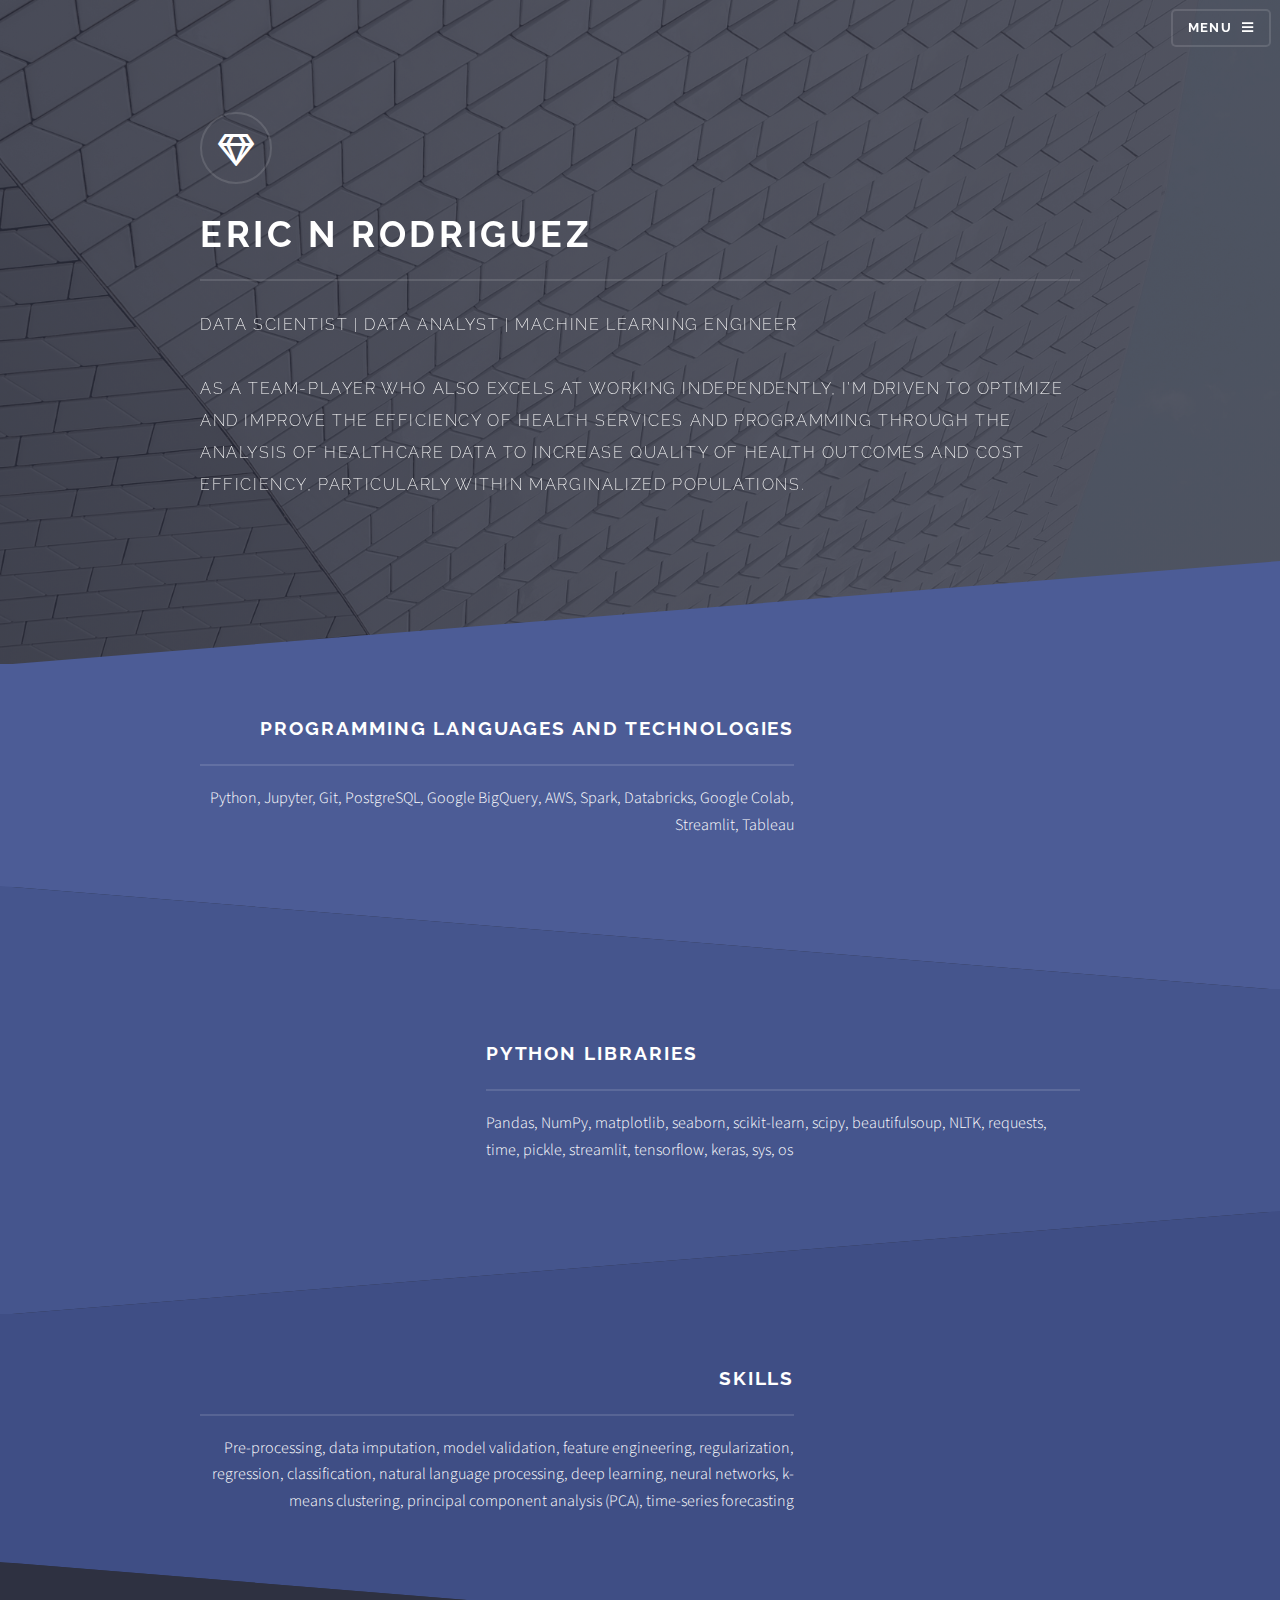
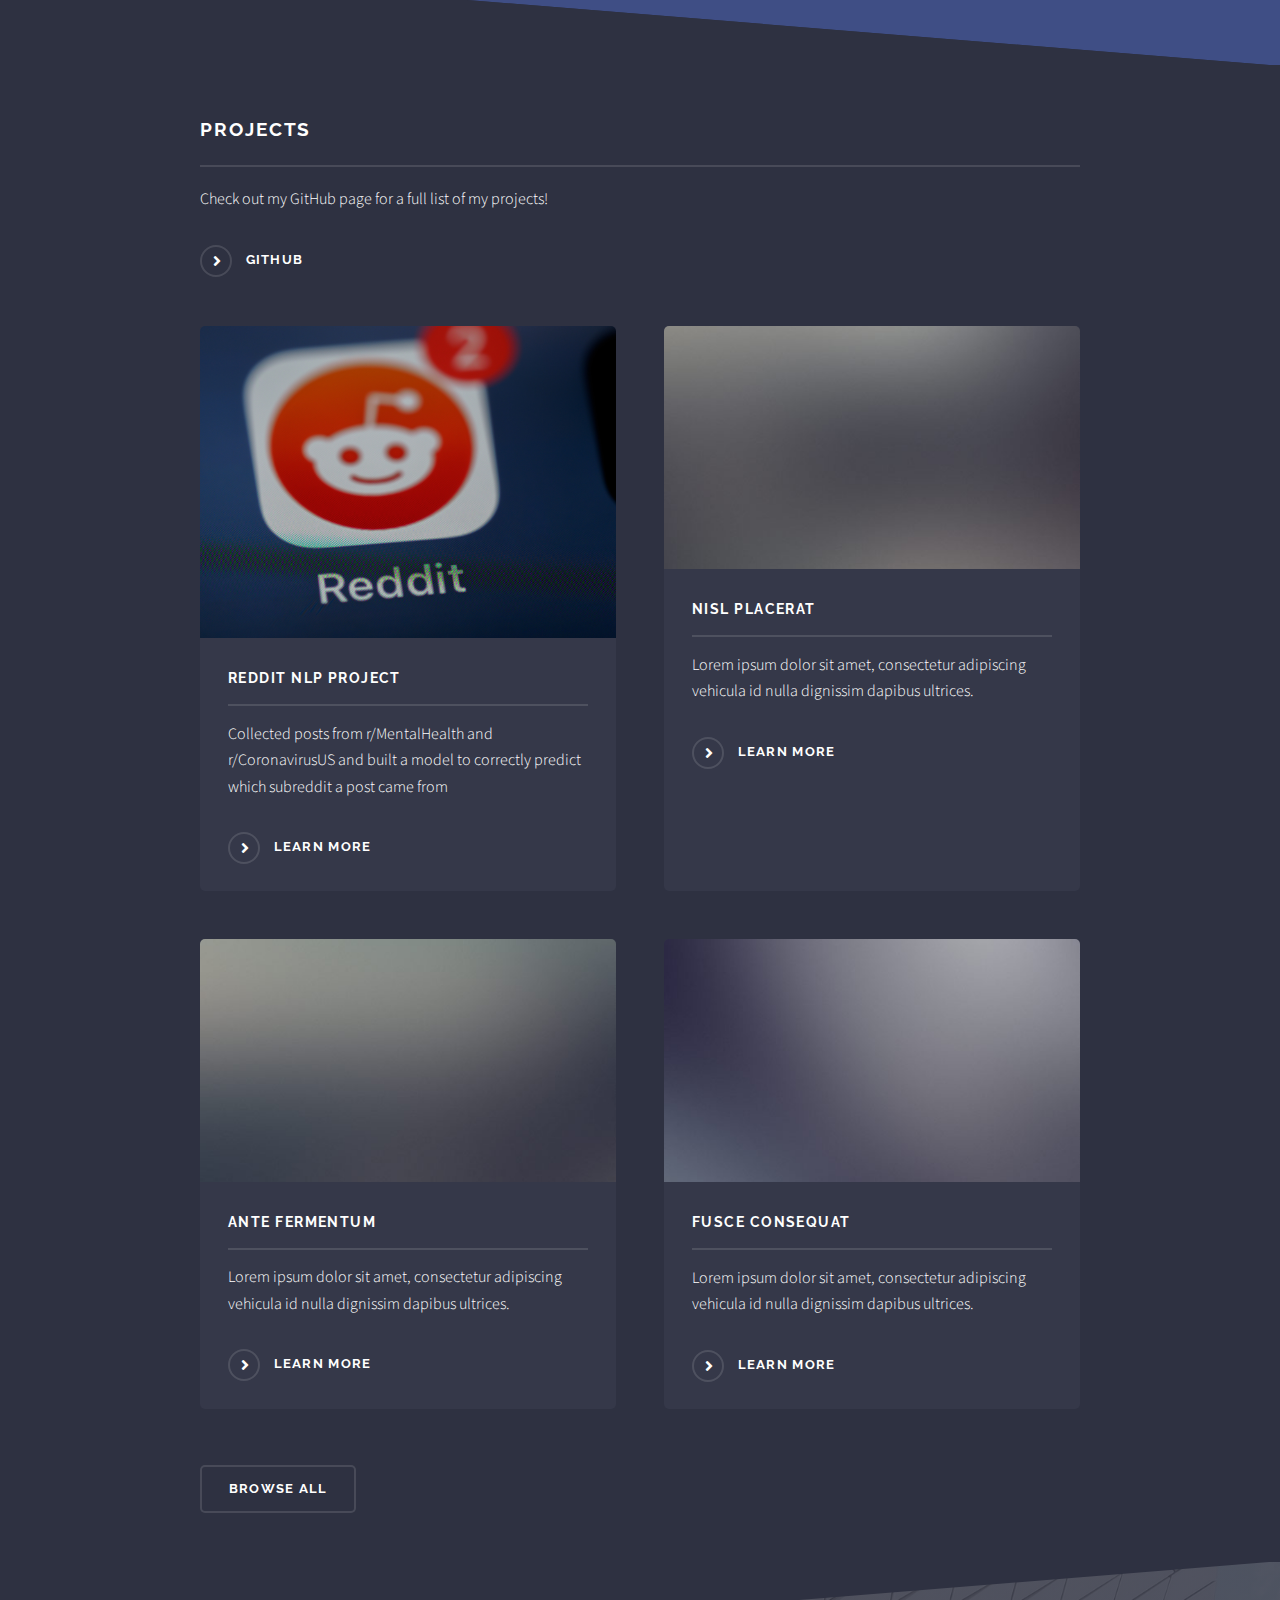
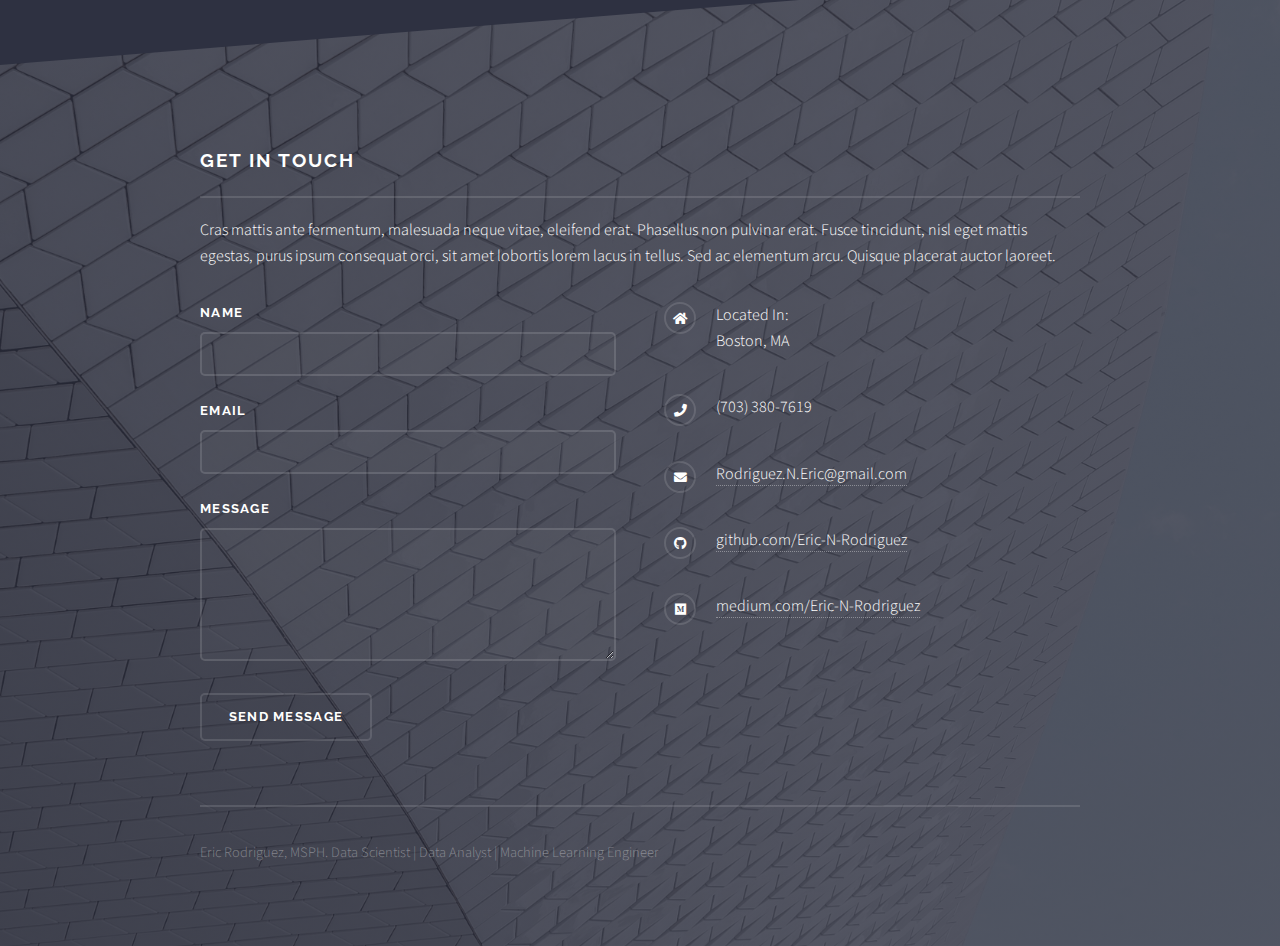
==== index.html @ 496f1d32 "Add files via upload" ====
<!DOCTYPE HTML>
<!--
	Solid State by Pixelarity
	pixelarity.com | hello@pixelarity.com
	License: pixelarity.com/license
-->
<html>
	<head>
		<title>Eric N Rodriguez, Data Scientist</title>
		<meta charset="utf-8" />
		<meta name="viewport" content="width=device-width, initial-scale=1, user-scalable=no" />
		<link rel="stylesheet" href="assets/css/main.css" />
		<noscript><link rel="stylesheet" href="assets/css/noscript.css" /></noscript>
	</head>
	<body class="is-preload">

		<!-- Page Wrapper -->
			<div id="page-wrapper">

				<!-- Header -->
					<header id="header" class="alt">
						<h1><a href="index.html">Eric N Rodriguez, MSPH</a></h1>
						<nav>
							<a href="#menu">Menu</a>
						</nav>
					</header>

				<!-- Menu -->
					<nav id="menu">
						<div class="inner">
							<h2>Menu</h2>
							<ul class="links">
								<li><a href="index.html">Home</a></li>
								<li><a href="generic.html">About Me</a></li>
								<li><a href="elements.html">Resume</a></li>
							</ul>
							<a href="#" class="close">Close</a>
						</div>
					</nav>

				<!-- Banner -->
					<section id="banner">
						<div class="inner">
							<div class="logo"><span class="icon fa-gem"></span></div>
							<h2>Eric N Rodriguez</h2>
							<p>Data Scientist | Data Analyst | Machine Learning Engineer</p>
							<p>As a team-player who also excels at working independently, I’m driven to optimize and improve the efficiency of health services and programming through the analysis of healthcare data to increase quality of health outcomes and cost efficiency, particularly within marginalized populations.</p>
						</div>
					</section>

				<!-- Wrapper -->
					<section id="wrapper">

						<!-- One -->
							<section id="one" class="wrapper spotlight style1">
								<div class="inner">
									<a href="#" class="image"><img src="images/languages.jpg" alt="" /></a>
									<div class="content">
										<h2 class="major">Programming Languages and Technologies</h2>
										<p>Python, Jupyter, Git, PostgreSQL, Google BigQuery, AWS, Spark, Databricks, Google Colab, Streamlit, Tableau</p>
									</div>
								</div>
							</section>

						<!-- Two -->
							<section id="two" class="wrapper alt spotlight style2">
								<div class="inner">
									<a href="#" class="image"><img src="images/Libraries.jpg" alt="" /></a>
									<div class="content">
										<h2 class="major">Python Libraries</h2>
										<p>Pandas, NumPy, matplotlib, seaborn, scikit-learn, scipy, beautifulsoup, NLTK, requests, time, pickle, streamlit, tensorflow, keras, sys, os</p>
									</div>
								</div>
							</section>

						<!-- Three -->
							<section id="three" class="wrapper spotlight style3">
								<div class="inner">
									<a href="#" class="image"><img src="images/Skills.jpg" alt="" /></a>
									<div class="content">
										<h2 class="major">Skills</h2>
										<p>Pre-processing, data imputation, model validation, feature engineering, regularization, regression, classification, natural language processing, deep learning, neural networks, k-means clustering, principal component analysis (PCA), time-series forecasting</p>
									</div>
								</div>
							</section>

						<!-- Four -->
							<section id="four" class="wrapper alt style1">
								<div class="inner">
									<h2 class="major">Projects</h2>
									<p>Check out my GitHub page for a full list of my projects!</p>
									<a href="#" class="special">GitHub</a>
									<section class="features">
										<article>
											<a href="#" class="image"><img src="images/reddit.jpg" alt="" /></a>
											<h3 class="major">Reddit NLP Project</h3>
											<p>Collected posts from r/MentalHealth and r/CoronavirusUS and built a model to correctly predict which subreddit a post came from</p>
											<a href="#" class="special">Learn more</a>
										</article>
										<article>
											<a href="#" class="image"><img src="images/pic05.jpg" alt="" /></a>
											<h3 class="major">Nisl placerat</h3>
											<p>Lorem ipsum dolor sit amet, consectetur adipiscing vehicula id nulla dignissim dapibus ultrices.</p>
											<a href="#" class="special">Learn more</a>
										</article>
										<article>
											<a href="#" class="image"><img src="images/pic06.jpg" alt="" /></a>
											<h3 class="major">Ante fermentum</h3>
											<p>Lorem ipsum dolor sit amet, consectetur adipiscing vehicula id nulla dignissim dapibus ultrices.</p>
											<a href="#" class="special">Learn more</a>
										</article>
										<article>
											<a href="#" class="image"><img src="images/pic07.jpg" alt="" /></a>
											<h3 class="major">Fusce consequat</h3>
											<p>Lorem ipsum dolor sit amet, consectetur adipiscing vehicula id nulla dignissim dapibus ultrices.</p>
											<a href="#" class="special">Learn more</a>
										</article>
									</section>
									<ul class="actions">
										<li><a href="#" class="button">Browse All</a></li>
									</ul>
								</div>
							</section>

					</section>

				<!-- Footer -->
					<section id="footer">
						<div class="inner">
							<h2 class="major">Get in touch</h2>
							<p>Cras mattis ante fermentum, malesuada neque vitae, eleifend erat. Phasellus non pulvinar erat. Fusce tincidunt, nisl eget mattis egestas, purus ipsum consequat orci, sit amet lobortis lorem lacus in tellus. Sed ac elementum arcu. Quisque placerat auctor laoreet.</p>
							<form method="post" action="#">
								<div class="fields">
									<div class="field">
										<label for="name">Name</label>
										<input type="text" name="name" id="name" />
									</div>
									<div class="field">
										<label for="email">Email</label>
										<input type="email" name="email" id="email" />
									</div>
									<div class="field">
										<label for="message">Message</label>
										<textarea name="message" id="message" rows="4"></textarea>
									</div>
								</div>
								<ul class="actions">
									<li><input type="submit" value="Send Message" /></li>
								</ul>
							</form>
							<ul class="contact">
								<li class="icon solid fa-home">
									Located In:<br />
									Boston, MA<br />
								</li>
								<li class="icon solid fa-phone">(703) 380-7619</li>
								<li class="icon solid fa-envelope"><a href="#">Rodriguez.N.Eric@gmail.com</a></li>
								<li class="icon brands fa-github"><a href="#">github.com/Eric-N-Rodriguez</a></li>
								<li class="icon brands fa-medium"><a href="#">medium.com/Eric-N-Rodriguez</a></li>
							</ul>
							<ul class="copyright">
								<li>Eric Rodriguez, MSPH. Data Scientist | Data Analyst | Machine Learning Engineer</li>
							</ul>
						</div>
					</section>

			</div>

		<!-- Scripts -->
			<script src="assets/js/jquery.min.js"></script>
			<script src="assets/js/jquery.scrollex.min.js"></script>
			<script src="assets/js/browser.min.js"></script>
			<script src="assets/js/breakpoints.min.js"></script>
			<script src="assets/js/util.js"></script>
			<script src="assets/js/main.js"></script>

	</body>
</html>
---- assets/css/main.css ----
@import url(fontawesome-all.min.css);
@import url("https://fonts.googleapis.com/css?family=Raleway:200,700|Source+Sans+Pro:300,600,300italic,600italic");

/*
	Solid State by Pixelarity
	pixelarity.com | hello@pixelarity.com
	License: pixelarity.com/license
*/

html, body, div, span, applet, object,
iframe, h1, h2, h3, h4, h5, h6, p, blockquote,
pre, a, abbr, acronym, address, big, cite,
code, del, dfn, em, img, ins, kbd, q, s, samp,
small, strike, strong, sub, sup, tt, var, b,
u, i, center, dl, dt, dd, ol, ul, li, fieldset,
form, label, legend, table, caption, tbody,
tfoot, thead, tr, th, td, article, aside,
canvas, details, embed, figure, figcaption,
footer, header, hgroup, menu, nav, output, ruby,
section, summary, time, mark, audio, video {
	margin: 0;
	padding: 0;
	border: 0;
	font-size: 100%;
	font: inherit;
	vertical-align: baseline;}

article, aside, details, figcaption, figure,
footer, header, hgroup, menu, nav, section {
	display: block;}

body {
	line-height: 1;
}

ol, ul {
	list-style: none;
}

blockquote, q {
	quotes: none;
}

	blockquote:before, blockquote:after, q:before, q:after {
		content: '';
		content: none;
	}

table {
	border-collapse: collapse;
	border-spacing: 0;
}

body {
	-webkit-text-size-adjust: none;
}

mark {
	background-color: transparent;
	color: inherit;
}

input::-moz-focus-inner {
	border: 0;
	padding: 0;
}

input, select, textarea {
	-moz-appearance: none;
	-webkit-appearance: none;
	-ms-appearance: none;
	appearance: none;
}

/* Basic */

	@-ms-viewport {
		width: device-width;
	}

	body {
		-ms-overflow-style: scrollbar;
	}

	@media screen and (max-width: 480px) {

		html, body {
			min-width: 320px;
		}

	}

	html {
		box-sizing: border-box;
	}

	*, *:before, *:after {
		box-sizing: inherit;
	}

	body {
		background-color: #2e3141;
		background-image: linear-gradient(to top, rgba(46, 49, 65, 0.8), rgba(46, 49, 65, 0.8)), url("../../images/bg.jpg");
		background-size: auto, cover;
		background-attachment: fixed, fixed;
		background-position: center, center;
	}

		body.is-preload *, body.is-preload *:before, body.is-preload *:after {
			-moz-animation: none !important;
			-webkit-animation: none !important;
			-ms-animation: none !important;
			animation: none !important;
			-moz-transition: none !important;
			-webkit-transition: none !important;
			-ms-transition: none !important;
			transition: none !important;
		}

/* Type */

	body, input, select, textarea {
		color: #ffffff;
		font-family: "Source Sans Pro", Helvetica, sans-serif;
		font-size: 16.5pt;
		font-weight: 300;
		line-height: 1.65;
	}

		@media screen and (max-width: 1680px) {

			body, input, select, textarea {
				font-size: 13pt;
			}

		}

		@media screen and (max-width: 1280px) {

			body, input, select, textarea {
				font-size: 12pt;
			}

		}

		@media screen and (max-width: 980px) {

			body, input, select, textarea {
				font-size: 12pt;
			}

		}

		@media screen and (max-width: 736px) {

			body, input, select, textarea {
				font-size: 12pt;
			}

		}

		@media screen and (max-width: 480px) {

			body, input, select, textarea {
				font-size: 12pt;
			}

		}

	a {
		-moz-transition: color 0.2s ease-in-out, border-bottom-color 0.2s ease-in-out;
		-webkit-transition: color 0.2s ease-in-out, border-bottom-color 0.2s ease-in-out;
		-ms-transition: color 0.2s ease-in-out, border-bottom-color 0.2s ease-in-out;
		transition: color 0.2s ease-in-out, border-bottom-color 0.2s ease-in-out;
		border-bottom: dotted 1px rgba(255, 255, 255, 0.35);
		color: #ffffff;
		text-decoration: none;
	}

		a:hover {
			border-bottom-color: transparent;
			color: #ffffff !important;
		}

		a.special:not(.button) {
			text-decoration: none;
			border-bottom: 0;
			display: block;
			font-family: Raleway, Helvetica, sans-serif;
			font-size: 0.8em;
			font-weight: 700;
			letter-spacing: 0.1em;
			margin: 0 0 2em 0;
			text-transform: uppercase;
		}

			a.special:not(.button):before {
				-moz-osx-font-smoothing: grayscale;
				-webkit-font-smoothing: antialiased;
				display: inline-block;
				font-style: normal;
				font-variant: normal;
				text-rendering: auto;
				line-height: 1;
				text-transform: none !important;
				font-family: 'Font Awesome 5 Free';
				font-weight: 900;
			}

			a.special:not(.button):before {
				-moz-transition: background-color 0.2s ease-in-out;
				-webkit-transition: background-color 0.2s ease-in-out;
				-ms-transition: background-color 0.2s ease-in-out;
				transition: background-color 0.2s ease-in-out;
				border-radius: 100%;
				border: solid 2px rgba(255, 255, 255, 0.125);
				content: '\f105';
				display: inline-block;
				font-size: 1.25em;
				height: 2em;
				line-height: 1.75em;
				margin-right: 0.85em;
				text-align: center;
				text-indent: 0.15em;
				vertical-align: middle;
				width: 2em;
			}

			a.special:not(.button):hover:before {
				background-color: rgba(255, 255, 255, 0.025);
			}

			a.special:not(.button):active:before {
				background-color: rgba(255, 255, 255, 0.075);
			}

	strong, b {
		color: #ffffff;
		font-weight: 600;
	}

	em, i {
		font-style: italic;
	}

	p {
		margin: 0 0 2em 0;
	}

	h1, h2, h3, h4, h5, h6 {
		color: #ffffff;
		font-family: Raleway, Helvetica, sans-serif;
		font-weight: 700;
		letter-spacing: 0.1em;
		margin: 0 0 1em 0;
		text-transform: uppercase;
	}

		h1 a, h2 a, h3 a, h4 a, h5 a, h6 a {
			color: inherit;
			text-decoration: none;
			border-bottom: 0;
		}

		h1 span, h2 span, h3 span, h4 span, h5 span, h6 span {
			font-weight: 200;
		}

		h1.major, h2.major, h3.major, h4.major, h5.major, h6.major {
			padding-bottom: 1em;
			border-bottom: solid 2px rgba(255, 255, 255, 0.125);
		}

	h2 {
		font-size: 1.2em;
	}

	h3 {
		font-size: 0.9em;
	}

	h4 {
		font-size: 0.7em;
	}

	h5 {
		font-size: 0.7em;
	}

	h6 {
		font-size: 0.7em;
	}

	@media screen and (max-width: 736px) {

		h2 {
			font-size: 1em;
		}

		h3 {
			font-size: 0.8em;
		}

	}

	sub {
		font-size: 0.8em;
		position: relative;
		top: 0.5em;
	}

	sup {
		font-size: 0.8em;
		position: relative;
		top: -0.5em;
	}

	blockquote {
		border-left: solid 4px rgba(255, 255, 255, 0.125);
		font-style: italic;
		margin: 0 0 2em 0;
		padding: 0.5em 0 0.5em 2em;
	}

	code {
		background: rgba(255, 255, 255, 0.025);
		border-radius: 5px;
		border: solid 2px rgba(255, 255, 255, 0.125);
		font-family: "Courier New", monospace;
		font-size: 0.9em;
		margin: 0 0.25em;
		padding: 0.25em 0.65em;
	}

	pre {
		-webkit-overflow-scrolling: touch;
		font-family: "Courier New", monospace;
		font-size: 0.9em;
		margin: 0 0 2em 0;
	}

		pre code {
			display: block;
			line-height: 1.75em;
			padding: 1em 1.5em;
			overflow-x: auto;
		}

	hr {
		border: 0;
		border-bottom: solid 2px rgba(255, 255, 255, 0.125);
		margin: 2.5em 0;
	}

		hr.major {
			margin: 4em 0;
		}

	.align-left {
		text-align: left;
	}

	.align-center {
		text-align: center;
	}

	.align-right {
		text-align: right;
	}

/* Row */

	.row {
		display: flex;
		flex-wrap: wrap;
		box-sizing: border-box;
		align-items: stretch;
	}

		.row > * {
			box-sizing: border-box;
		}

		.row.gtr-uniform > * > :last-child {
			margin-bottom: 0;
		}

		.row.aln-left {
			justify-content: flex-start;
		}

		.row.aln-center {
			justify-content: center;
		}

		.row.aln-right {
			justify-content: flex-end;
		}

		.row.aln-top {
			align-items: flex-start;
		}

		.row.aln-middle {
			align-items: center;
		}

		.row.aln-bottom {
			align-items: flex-end;
		}

		.row > .imp {
			order: -1;
		}

		.row > .col-1 {
			width: 8.33333%;
		}

		.row > .off-1 {
			margin-left: 8.33333%;
		}

		.row > .col-2 {
			width: 16.66667%;
		}

		.row > .off-2 {
			margin-left: 16.66667%;
		}

		.row > .col-3 {
			width: 25%;
		}

		.row > .off-3 {
			margin-left: 25%;
		}

		.row > .col-4 {
			width: 33.33333%;
		}

		.row > .off-4 {
			margin-left: 33.33333%;
		}

		.row > .col-5 {
			width: 41.66667%;
		}

		.row > .off-5 {
			margin-left: 41.66667%;
		}

		.row > .col-6 {
			width: 50%;
		}

		.row > .off-6 {
			margin-left: 50%;
		}

		.row > .col-7 {
			width: 58.33333%;
		}

		.row > .off-7 {
			margin-left: 58.33333%;
		}

		.row > .col-8 {
			width: 66.66667%;
		}

		.row > .off-8 {
			margin-left: 66.66667%;
		}

		.row > .col-9 {
			width: 75%;
		}

		.row > .off-9 {
			margin-left: 75%;
		}

		.row > .col-10 {
			width: 83.33333%;
		}

		.row > .off-10 {
			margin-left: 83.33333%;
		}

		.row > .col-11 {
			width: 91.66667%;
		}

		.row > .off-11 {
			margin-left: 91.66667%;
		}

		.row > .col-12 {
			width: 100%;
		}

		.row > .off-12 {
			margin-left: 100%;
		}

		.row.gtr-0 {
			margin-top: 0;
			margin-left: 0em;
		}

			.row.gtr-0 > * {
				padding: 0 0 0 0em;
			}

			.row.gtr-0.gtr-uniform {
				margin-top: 0em;
			}

				.row.gtr-0.gtr-uniform > * {
					padding-top: 0em;
				}

		.row.gtr-25 {
			margin-top: 0;
			margin-left: -0.4375em;
		}

			.row.gtr-25 > * {
				padding: 0 0 0 0.4375em;
			}

			.row.gtr-25.gtr-uniform {
				margin-top: -0.4375em;
			}

				.row.gtr-25.gtr-uniform > * {
					padding-top: 0.4375em;
				}

		.row.gtr-50 {
			margin-top: 0;
			margin-left: -0.875em;
		}

			.row.gtr-50 > * {
				padding: 0 0 0 0.875em;
			}

			.row.gtr-50.gtr-uniform {
				margin-top: -0.875em;
			}

				.row.gtr-50.gtr-uniform > * {
					padding-top: 0.875em;
				}

		.row {
			margin-top: 0;
			margin-left: -1.75em;
		}

			.row > * {
				padding: 0 0 0 1.75em;
			}

			.row.gtr-uniform {
				margin-top: -1.75em;
			}

				.row.gtr-uniform > * {
					padding-top: 1.75em;
				}

		.row.gtr-150 {
			margin-top: 0;
			margin-left: -2.625em;
		}

			.row.gtr-150 > * {
				padding: 0 0 0 2.625em;
			}

			.row.gtr-150.gtr-uniform {
				margin-top: -2.625em;
			}

				.row.gtr-150.gtr-uniform > * {
					padding-top: 2.625em;
				}

		.row.gtr-200 {
			margin-top: 0;
			margin-left: -3.5em;
		}

			.row.gtr-200 > * {
				padding: 0 0 0 3.5em;
			}

			.row.gtr-200.gtr-uniform {
				margin-top: -3.5em;
			}

				.row.gtr-200.gtr-uniform > * {
					padding-top: 3.5em;
				}

		@media screen and (max-width: 1680px) {

			.row {
				display: flex;
				flex-wrap: wrap;
				box-sizing: border-box;
				align-items: stretch;
			}

				.row > * {
					box-sizing: border-box;
				}

				.row.gtr-uniform > * > :last-child {
					margin-bottom: 0;
				}

				.row.aln-left {
					justify-content: flex-start;
				}

				.row.aln-center {
					justify-content: center;
				}

				.row.aln-right {
					justify-content: flex-end;
				}

				.row.aln-top {
					align-items: flex-start;
				}

				.row.aln-middle {
					align-items: center;
				}

				.row.aln-bottom {
					align-items: flex-end;
				}

				.row > .imp-xlarge {
					order: -1;
				}

				.row > .col-1-xlarge {
					width: 8.33333%;
				}

				.row > .off-1-xlarge {
					margin-left: 8.33333%;
				}

				.row > .col-2-xlarge {
					width: 16.66667%;
				}

				.row > .off-2-xlarge {
					margin-left: 16.66667%;
				}

				.row > .col-3-xlarge {
					width: 25%;
				}

				.row > .off-3-xlarge {
					margin-left: 25%;
				}

				.row > .col-4-xlarge {
					width: 33.33333%;
				}

				.row > .off-4-xlarge {
					margin-left: 33.33333%;
				}

				.row > .col-5-xlarge {
					width: 41.66667%;
				}

				.row > .off-5-xlarge {
					margin-left: 41.66667%;
				}

				.row > .col-6-xlarge {
					width: 50%;
				}

				.row > .off-6-xlarge {
					margin-left: 50%;
				}

				.row > .col-7-xlarge {
					width: 58.33333%;
				}

				.row > .off-7-xlarge {
					margin-left: 58.33333%;
				}

				.row > .col-8-xlarge {
					width: 66.66667%;
				}

				.row > .off-8-xlarge {
					margin-left: 66.66667%;
				}

				.row > .col-9-xlarge {
					width: 75%;
				}

				.row > .off-9-xlarge {
					margin-left: 75%;
				}

				.row > .col-10-xlarge {
					width: 83.33333%;
				}

				.row > .off-10-xlarge {
					margin-left: 83.33333%;
				}

				.row > .col-11-xlarge {
					width: 91.66667%;
				}

				.row > .off-11-xlarge {
					margin-left: 91.66667%;
				}

				.row > .col-12-xlarge {
					width: 100%;
				}

				.row > .off-12-xlarge {
					margin-left: 100%;
				}

				.row.gtr-0 {
					margin-top: 0;
					margin-left: 0em;
				}

					.row.gtr-0 > * {
						padding: 0 0 0 0em;
					}

					.row.gtr-0.gtr-uniform {
						margin-top: 0em;
					}

						.row.gtr-0.gtr-uniform > * {
							padding-top: 0em;
						}

				.row.gtr-25 {
					margin-top: 0;
					margin-left: -0.4375em;
				}

					.row.gtr-25 > * {
						padding: 0 0 0 0.4375em;
					}

					.row.gtr-25.gtr-uniform {
						margin-top: -0.4375em;
					}

						.row.gtr-25.gtr-uniform > * {
							padding-top: 0.4375em;
						}

				.row.gtr-50 {
					margin-top: 0;
					margin-left: -0.875em;
				}

					.row.gtr-50 > * {
						padding: 0 0 0 0.875em;
					}

					.row.gtr-50.gtr-uniform {
						margin-top: -0.875em;
					}

						.row.gtr-50.gtr-uniform > * {
							padding-top: 0.875em;
						}

				.row {
					margin-top: 0;
					margin-left: -1.75em;
				}

					.row > * {
						padding: 0 0 0 1.75em;
					}

					.row.gtr-uniform {
						margin-top: -1.75em;
					}

						.row.gtr-uniform > * {
							padding-top: 1.75em;
						}

				.row.gtr-150 {
					margin-top: 0;
					margin-left: -2.625em;
				}

					.row.gtr-150 > * {
						padding: 0 0 0 2.625em;
					}

					.row.gtr-150.gtr-uniform {
						margin-top: -2.625em;
					}

						.row.gtr-150.gtr-uniform > * {
							padding-top: 2.625em;
						}

				.row.gtr-200 {
					margin-top: 0;
					margin-left: -3.5em;
				}

					.row.gtr-200 > * {
						padding: 0 0 0 3.5em;
					}

					.row.gtr-200.gtr-uniform {
						margin-top: -3.5em;
					}

						.row.gtr-200.gtr-uniform > * {
							padding-top: 3.5em;
						}

		}

		@media screen and (max-width: 1280px) {

			.row {
				display: flex;
				flex-wrap: wrap;
				box-sizing: border-box;
				align-items: stretch;
			}

				.row > * {
					box-sizing: border-box;
				}

				.row.gtr-uniform > * > :last-child {
					margin-bottom: 0;
				}

				.row.aln-left {
					justify-content: flex-start;
				}

				.row.aln-center {
					justify-content: center;
				}

				.row.aln-right {
					justify-content: flex-end;
				}

				.row.aln-top {
					align-items: flex-start;
				}

				.row.aln-middle {
					align-items: center;
				}

				.row.aln-bottom {
					align-items: flex-end;
				}

				.row > .imp-large {
					order: -1;
				}

				.row > .col-1-large {
					width: 8.33333%;
				}

				.row > .off-1-large {
					margin-left: 8.33333%;
				}

				.row > .col-2-large {
					width: 16.66667%;
				}

				.row > .off-2-large {
					margin-left: 16.66667%;
				}

				.row > .col-3-large {
					width: 25%;
				}

				.row > .off-3-large {
					margin-left: 25%;
				}

				.row > .col-4-large {
					width: 33.33333%;
				}

				.row > .off-4-large {
					margin-left: 33.33333%;
				}

				.row > .col-5-large {
					width: 41.66667%;
				}

				.row > .off-5-large {
					margin-left: 41.66667%;
				}

				.row > .col-6-large {
					width: 50%;
				}

				.row > .off-6-large {
					margin-left: 50%;
				}

				.row > .col-7-large {
					width: 58.33333%;
				}

				.row > .off-7-large {
					margin-left: 58.33333%;
				}

				.row > .col-8-large {
					width: 66.66667%;
				}

				.row > .off-8-large {
					margin-left: 66.66667%;
				}

				.row > .col-9-large {
					width: 75%;
				}

				.row > .off-9-large {
					margin-left: 75%;
				}

				.row > .col-10-large {
					width: 83.33333%;
				}

				.row > .off-10-large {
					margin-left: 83.33333%;
				}

				.row > .col-11-large {
					width: 91.66667%;
				}

				.row > .off-11-large {
					margin-left: 91.66667%;
				}

				.row > .col-12-large {
					width: 100%;
				}

				.row > .off-12-large {
					margin-left: 100%;
				}

				.row.gtr-0 {
					margin-top: 0;
					margin-left: 0em;
				}

					.row.gtr-0 > * {
						padding: 0 0 0 0em;
					}

					.row.gtr-0.gtr-uniform {
						margin-top: 0em;
					}

						.row.gtr-0.gtr-uniform > * {
							padding-top: 0em;
						}

				.row.gtr-25 {
					margin-top: 0;
					margin-left: -0.4375em;
				}

					.row.gtr-25 > * {
						padding: 0 0 0 0.4375em;
					}

					.row.gtr-25.gtr-uniform {
						margin-top: -0.4375em;
					}

						.row.gtr-25.gtr-uniform > * {
							padding-top: 0.4375em;
						}

				.row.gtr-50 {
					margin-top: 0;
					margin-left: -0.875em;
				}

					.row.gtr-50 > * {
						padding: 0 0 0 0.875em;
					}

					.row.gtr-50.gtr-uniform {
						margin-top: -0.875em;
					}

						.row.gtr-50.gtr-uniform > * {
							padding-top: 0.875em;
						}

				.row {
					margin-top: 0;
					margin-left: -1.75em;
				}

					.row > * {
						padding: 0 0 0 1.75em;
					}

					.row.gtr-uniform {
						margin-top: -1.75em;
					}

						.row.gtr-uniform > * {
							padding-top: 1.75em;
						}

				.row.gtr-150 {
					margin-top: 0;
					margin-left: -2.625em;
				}

					.row.gtr-150 > * {
						padding: 0 0 0 2.625em;
					}

					.row.gtr-150.gtr-uniform {
						margin-top: -2.625em;
					}

						.row.gtr-150.gtr-uniform > * {
							padding-top: 2.625em;
						}

				.row.gtr-200 {
					margin-top: 0;
					margin-left: -3.5em;
				}

					.row.gtr-200 > * {
						padding: 0 0 0 3.5em;
					}

					.row.gtr-200.gtr-uniform {
						margin-top: -3.5em;
					}

						.row.gtr-200.gtr-uniform > * {
							padding-top: 3.5em;
						}

		}

		@media screen and (max-width: 980px) {

			.row {
				display: flex;
				flex-wrap: wrap;
				box-sizing: border-box;
				align-items: stretch;
			}

				.row > * {
					box-sizing: border-box;
				}

				.row.gtr-uniform > * > :last-child {
					margin-bottom: 0;
				}

				.row.aln-left {
					justify-content: flex-start;
				}

				.row.aln-center {
					justify-content: center;
				}

				.row.aln-right {
					justify-content: flex-end;
				}

				.row.aln-top {
					align-items: flex-start;
				}

				.row.aln-middle {
					align-items: center;
				}

				.row.aln-bottom {
					align-items: flex-end;
				}

				.row > .imp-medium {
					order: -1;
				}

				.row > .col-1-medium {
					width: 8.33333%;
				}

				.row > .off-1-medium {
					margin-left: 8.33333%;
				}

				.row > .col-2-medium {
					width: 16.66667%;
				}

				.row > .off-2-medium {
					margin-left: 16.66667%;
				}

				.row > .col-3-medium {
					width: 25%;
				}

				.row > .off-3-medium {
					margin-left: 25%;
				}

				.row > .col-4-medium {
					width: 33.33333%;
				}

				.row > .off-4-medium {
					margin-left: 33.33333%;
				}

				.row > .col-5-medium {
					width: 41.66667%;
				}

				.row > .off-5-medium {
					margin-left: 41.66667%;
				}

				.row > .col-6-medium {
					width: 50%;
				}

				.row > .off-6-medium {
					margin-left: 50%;
				}

				.row > .col-7-medium {
					width: 58.33333%;
				}

				.row > .off-7-medium {
					margin-left: 58.33333%;
				}

				.row > .col-8-medium {
					width: 66.66667%;
				}

				.row > .off-8-medium {
					margin-left: 66.66667%;
				}

				.row > .col-9-medium {
					width: 75%;
				}

				.row > .off-9-medium {
					margin-left: 75%;
				}

				.row > .col-10-medium {
					width: 83.33333%;
				}

				.row > .off-10-medium {
					margin-left: 83.33333%;
				}

				.row > .col-11-medium {
					width: 91.66667%;
				}

				.row > .off-11-medium {
					margin-left: 91.66667%;
				}

				.row > .col-12-medium {
					width: 100%;
				}

				.row > .off-12-medium {
					margin-left: 100%;
				}

				.row.gtr-0 {
					margin-top: 0;
					margin-left: 0em;
				}

					.row.gtr-0 > * {
						padding: 0 0 0 0em;
					}

					.row.gtr-0.gtr-uniform {
						margin-top: 0em;
					}

						.row.gtr-0.gtr-uniform > * {
							padding-top: 0em;
						}

				.row.gtr-25 {
					margin-top: 0;
					margin-left: -0.4375em;
				}

					.row.gtr-25 > * {
						padding: 0 0 0 0.4375em;
					}

					.row.gtr-25.gtr-uniform {
						margin-top: -0.4375em;
					}

						.row.gtr-25.gtr-uniform > * {
							padding-top: 0.4375em;
						}

				.row.gtr-50 {
					margin-top: 0;
					margin-left: -0.875em;
				}

					.row.gtr-50 > * {
						padding: 0 0 0 0.875em;
					}

					.row.gtr-50.gtr-uniform {
						margin-top: -0.875em;
					}

						.row.gtr-50.gtr-uniform > * {
							padding-top: 0.875em;
						}

				.row {
					margin-top: 0;
					margin-left: -1.75em;
				}

					.row > * {
						padding: 0 0 0 1.75em;
					}

					.row.gtr-uniform {
						margin-top: -1.75em;
					}

						.row.gtr-uniform > * {
							padding-top: 1.75em;
						}

				.row.gtr-150 {
					margin-top: 0;
					margin-left: -2.625em;
				}

					.row.gtr-150 > * {
						padding: 0 0 0 2.625em;
					}

					.row.gtr-150.gtr-uniform {
						margin-top: -2.625em;
					}

						.row.gtr-150.gtr-uniform > * {
							padding-top: 2.625em;
						}

				.row.gtr-200 {
					margin-top: 0;
					margin-left: -3.5em;
				}

					.row.gtr-200 > * {
						padding: 0 0 0 3.5em;
					}

					.row.gtr-200.gtr-uniform {
						margin-top: -3.5em;
					}

						.row.gtr-200.gtr-uniform > * {
							padding-top: 3.5em;
						}

		}

		@media screen and (max-width: 736px) {

			.row {
				display: flex;
				flex-wrap: wrap;
				box-sizing: border-box;
				align-items: stretch;
			}

				.row > * {
					box-sizing: border-box;
				}

				.row.gtr-uniform > * > :last-child {
					margin-bottom: 0;
				}

				.row.aln-left {
					justify-content: flex-start;
				}

				.row.aln-center {
					justify-content: center;
				}

				.row.aln-right {
					justify-content: flex-end;
				}

				.row.aln-top {
					align-items: flex-start;
				}

				.row.aln-middle {
					align-items: center;
				}

				.row.aln-bottom {
					align-items: flex-end;
				}

				.row > .imp-small {
					order: -1;
				}

				.row > .col-1-small {
					width: 8.33333%;
				}

				.row > .off-1-small {
					margin-left: 8.33333%;
				}

				.row > .col-2-small {
					width: 16.66667%;
				}

				.row > .off-2-small {
					margin-left: 16.66667%;
				}

				.row > .col-3-small {
					width: 25%;
				}

				.row > .off-3-small {
					margin-left: 25%;
				}

				.row > .col-4-small {
					width: 33.33333%;
				}

				.row > .off-4-small {
					margin-left: 33.33333%;
				}

				.row > .col-5-small {
					width: 41.66667%;
				}

				.row > .off-5-small {
					margin-left: 41.66667%;
				}

				.row > .col-6-small {
					width: 50%;
				}

				.row > .off-6-small {
					margin-left: 50%;
				}

				.row > .col-7-small {
					width: 58.33333%;
				}

				.row > .off-7-small {
					margin-left: 58.33333%;
				}

				.row > .col-8-small {
					width: 66.66667%;
				}

				.row > .off-8-small {
					margin-left: 66.66667%;
				}

				.row > .col-9-small {
					width: 75%;
				}

				.row > .off-9-small {
					margin-left: 75%;
				}

				.row > .col-10-small {
					width: 83.33333%;
				}

				.row > .off-10-small {
					margin-left: 83.33333%;
				}

				.row > .col-11-small {
					width: 91.66667%;
				}

				.row > .off-11-small {
					margin-left: 91.66667%;
				}

				.row > .col-12-small {
					width: 100%;
				}

				.row > .off-12-small {
					margin-left: 100%;
				}

				.row.gtr-0 {
					margin-top: 0;
					margin-left: 0em;
				}

					.row.gtr-0 > * {
						padding: 0 0 0 0em;
					}

					.row.gtr-0.gtr-uniform {
						margin-top: 0em;
					}

						.row.gtr-0.gtr-uniform > * {
							padding-top: 0em;
						}

				.row.gtr-25 {
					margin-top: 0;
					margin-left: -0.3125em;
				}

					.row.gtr-25 > * {
						padding: 0 0 0 0.3125em;
					}

					.row.gtr-25.gtr-uniform {
						margin-top: -0.3125em;
					}

						.row.gtr-25.gtr-uniform > * {
							padding-top: 0.3125em;
						}

				.row.gtr-50 {
					margin-top: 0;
					margin-left: -0.625em;
				}

					.row.gtr-50 > * {
						padding: 0 0 0 0.625em;
					}

					.row.gtr-50.gtr-uniform {
						margin-top: -0.625em;
					}

						.row.gtr-50.gtr-uniform > * {
							padding-top: 0.625em;
						}

				.row {
					margin-top: 0;
					margin-left: -1.25em;
				}

					.row > * {
						padding: 0 0 0 1.25em;
					}

					.row.gtr-uniform {
						margin-top: -1.25em;
					}

						.row.gtr-uniform > * {
							padding-top: 1.25em;
						}

				.row.gtr-150 {
					margin-top: 0;
					margin-left: -1.875em;
				}

					.row.gtr-150 > * {
						padding: 0 0 0 1.875em;
					}

					.row.gtr-150.gtr-uniform {
						margin-top: -1.875em;
					}

						.row.gtr-150.gtr-uniform > * {
							padding-top: 1.875em;
						}

				.row.gtr-200 {
					margin-top: 0;
					margin-left: -2.5em;
				}

					.row.gtr-200 > * {
						padding: 0 0 0 2.5em;
					}

					.row.gtr-200.gtr-uniform {
						margin-top: -2.5em;
					}

						.row.gtr-200.gtr-uniform > * {
							padding-top: 2.5em;
						}

		}

		@media screen and (max-width: 480px) {

			.row {
				display: flex;
				flex-wrap: wrap;
				box-sizing: border-box;
				align-items: stretch;
			}

				.row > * {
					box-sizing: border-box;
				}

				.row.gtr-uniform > * > :last-child {
					margin-bottom: 0;
				}

				.row.aln-left {
					justify-content: flex-start;
				}

				.row.aln-center {
					justify-content: center;
				}

				.row.aln-right {
					justify-content: flex-end;
				}

				.row.aln-top {
					align-items: flex-start;
				}

				.row.aln-middle {
					align-items: center;
				}

				.row.aln-bottom {
					align-items: flex-end;
				}

				.row > .imp-xsmall {
					order: -1;
				}

				.row > .col-1-xsmall {
					width: 8.33333%;
				}

				.row > .off-1-xsmall {
					margin-left: 8.33333%;
				}

				.row > .col-2-xsmall {
					width: 16.66667%;
				}

				.row > .off-2-xsmall {
					margin-left: 16.66667%;
				}

				.row > .col-3-xsmall {
					width: 25%;
				}

				.row > .off-3-xsmall {
					margin-left: 25%;
				}

				.row > .col-4-xsmall {
					width: 33.33333%;
				}

				.row > .off-4-xsmall {
					margin-left: 33.33333%;
				}

				.row > .col-5-xsmall {
					width: 41.66667%;
				}

				.row > .off-5-xsmall {
					margin-left: 41.66667%;
				}

				.row > .col-6-xsmall {
					width: 50%;
				}

				.row > .off-6-xsmall {
					margin-left: 50%;
				}

				.row > .col-7-xsmall {
					width: 58.33333%;
				}

				.row > .off-7-xsmall {
					margin-left: 58.33333%;
				}

				.row > .col-8-xsmall {
					width: 66.66667%;
				}

				.row > .off-8-xsmall {
					margin-left: 66.66667%;
				}

				.row > .col-9-xsmall {
					width: 75%;
				}

				.row > .off-9-xsmall {
					margin-left: 75%;
				}

				.row > .col-10-xsmall {
					width: 83.33333%;
				}

				.row > .off-10-xsmall {
					margin-left: 83.33333%;
				}

				.row > .col-11-xsmall {
					width: 91.66667%;
				}

				.row > .off-11-xsmall {
					margin-left: 91.66667%;
				}

				.row > .col-12-xsmall {
					width: 100%;
				}

				.row > .off-12-xsmall {
					margin-left: 100%;
				}

				.row.gtr-0 {
					margin-top: 0;
					margin-left: 0em;
				}

					.row.gtr-0 > * {
						padding: 0 0 0 0em;
					}

					.row.gtr-0.gtr-uniform {
						margin-top: 0em;
					}

						.row.gtr-0.gtr-uniform > * {
							padding-top: 0em;
						}

				.row.gtr-25 {
					margin-top: 0;
					margin-left: -0.3125em;
				}

					.row.gtr-25 > * {
						padding: 0 0 0 0.3125em;
					}

					.row.gtr-25.gtr-uniform {
						margin-top: -0.3125em;
					}

						.row.gtr-25.gtr-uniform > * {
							padding-top: 0.3125em;
						}

				.row.gtr-50 {
					margin-top: 0;
					margin-left: -0.625em;
				}

					.row.gtr-50 > * {
						padding: 0 0 0 0.625em;
					}

					.row.gtr-50.gtr-uniform {
						margin-top: -0.625em;
					}

						.row.gtr-50.gtr-uniform > * {
							padding-top: 0.625em;
						}

				.row {
					margin-top: 0;
					margin-left: -1.25em;
				}

					.row > * {
						padding: 0 0 0 1.25em;
					}

					.row.gtr-uniform {
						margin-top: -1.25em;
					}

						.row.gtr-uniform > * {
							padding-top: 1.25em;
						}

				.row.gtr-150 {
					margin-top: 0;
					margin-left: -1.875em;
				}

					.row.gtr-150 > * {
						padding: 0 0 0 1.875em;
					}

					.row.gtr-150.gtr-uniform {
						margin-top: -1.875em;
					}

						.row.gtr-150.gtr-uniform > * {
							padding-top: 1.875em;
						}

				.row.gtr-200 {
					margin-top: 0;
					margin-left: -2.5em;
				}

					.row.gtr-200 > * {
						padding: 0 0 0 2.5em;
					}

					.row.gtr-200.gtr-uniform {
						margin-top: -2.5em;
					}

						.row.gtr-200.gtr-uniform > * {
							padding-top: 2.5em;
						}

		}

		@media screen and (max-width: 360px) {

			.row {
				display: flex;
				flex-wrap: wrap;
				box-sizing: border-box;
				align-items: stretch;
			}

				.row > * {
					box-sizing: border-box;
				}

				.row.gtr-uniform > * > :last-child {
					margin-bottom: 0;
				}

				.row.aln-left {
					justify-content: flex-start;
				}

				.row.aln-center {
					justify-content: center;
				}

				.row.aln-right {
					justify-content: flex-end;
				}

				.row.aln-top {
					align-items: flex-start;
				}

				.row.aln-middle {
					align-items: center;
				}

				.row.aln-bottom {
					align-items: flex-end;
				}

				.row > .imp-xxsmall {
					order: -1;
				}

				.row > .col-1-xxsmall {
					width: 8.33333%;
				}

				.row > .off-1-xxsmall {
					margin-left: 8.33333%;
				}

				.row > .col-2-xxsmall {
					width: 16.66667%;
				}

				.row > .off-2-xxsmall {
					margin-left: 16.66667%;
				}

				.row > .col-3-xxsmall {
					width: 25%;
				}

				.row > .off-3-xxsmall {
					margin-left: 25%;
				}

				.row > .col-4-xxsmall {
					width: 33.33333%;
				}

				.row > .off-4-xxsmall {
					margin-left: 33.33333%;
				}

				.row > .col-5-xxsmall {
					width: 41.66667%;
				}

				.row > .off-5-xxsmall {
					margin-left: 41.66667%;
				}

				.row > .col-6-xxsmall {
					width: 50%;
				}

				.row > .off-6-xxsmall {
					margin-left: 50%;
				}

				.row > .col-7-xxsmall {
					width: 58.33333%;
				}

				.row > .off-7-xxsmall {
					margin-left: 58.33333%;
				}

				.row > .col-8-xxsmall {
					width: 66.66667%;
				}

				.row > .off-8-xxsmall {
					margin-left: 66.66667%;
				}

				.row > .col-9-xxsmall {
					width: 75%;
				}

				.row > .off-9-xxsmall {
					margin-left: 75%;
				}

				.row > .col-10-xxsmall {
					width: 83.33333%;
				}

				.row > .off-10-xxsmall {
					margin-left: 83.33333%;
				}

				.row > .col-11-xxsmall {
					width: 91.66667%;
				}

				.row > .off-11-xxsmall {
					margin-left: 91.66667%;
				}

				.row > .col-12-xxsmall {
					width: 100%;
				}

				.row > .off-12-xxsmall {
					margin-left: 100%;
				}

				.row.gtr-0 {
					margin-top: 0;
					margin-left: 0em;
				}

					.row.gtr-0 > * {
						padding: 0 0 0 0em;
					}

					.row.gtr-0.gtr-uniform {
						margin-top: 0em;
					}

						.row.gtr-0.gtr-uniform > * {
							padding-top: 0em;
						}

				.row.gtr-25 {
					margin-top: 0;
					margin-left: -0.3125em;
				}

					.row.gtr-25 > * {
						padding: 0 0 0 0.3125em;
					}

					.row.gtr-25.gtr-uniform {
						margin-top: -0.3125em;
					}

						.row.gtr-25.gtr-uniform > * {
							padding-top: 0.3125em;
						}

				.row.gtr-50 {
					margin-top: 0;
					margin-left: -0.625em;
				}

					.row.gtr-50 > * {
						padding: 0 0 0 0.625em;
					}

					.row.gtr-50.gtr-uniform {
						margin-top: -0.625em;
					}

						.row.gtr-50.gtr-uniform > * {
							padding-top: 0.625em;
						}

				.row {
					margin-top: 0;
					margin-left: -1.25em;
				}

					.row > * {
						padding: 0 0 0 1.25em;
					}

					.row.gtr-uniform {
						margin-top: -1.25em;
					}

						.row.gtr-uniform > * {
							padding-top: 1.25em;
						}

				.row.gtr-150 {
					margin-top: 0;
					margin-left: -1.875em;
				}

					.row.gtr-150 > * {
						padding: 0 0 0 1.875em;
					}

					.row.gtr-150.gtr-uniform {
						margin-top: -1.875em;
					}

						.row.gtr-150.gtr-uniform > * {
							padding-top: 1.875em;
						}

				.row.gtr-200 {
					margin-top: 0;
					margin-left: -2.5em;
				}

					.row.gtr-200 > * {
						padding: 0 0 0 2.5em;
					}

					.row.gtr-200.gtr-uniform {
						margin-top: -2.5em;
					}

						.row.gtr-200.gtr-uniform > * {
							padding-top: 2.5em;
						}

		}

/* Section/Article */

	section.special, article.special {
		text-align: center;
	}

/* Form */

	form {
		margin: 0 0 2em 0;
	}

		form > :last-child {
			margin-bottom: 0;
		}

		form > .fields {
			display: -moz-flex;
			display: -webkit-flex;
			display: -ms-flex;
			display: flex;
			-moz-flex-wrap: wrap;
			-webkit-flex-wrap: wrap;
			-ms-flex-wrap: wrap;
			flex-wrap: wrap;
			width: calc(100% + 3em);
			margin: -1.5em 0 2em -1.5em;
		}

			form > .fields > .field {
				-moz-flex-grow: 0;
				-webkit-flex-grow: 0;
				-ms-flex-grow: 0;
				flex-grow: 0;
				-moz-flex-shrink: 0;
				-webkit-flex-shrink: 0;
				-ms-flex-shrink: 0;
				flex-shrink: 0;
				padding: 1.5em 0 0 1.5em;
				width: calc(100% - 1.5em);
			}

				form > .fields > .field.half {
					width: calc(50% - 0.75em);
				}

				form > .fields > .field.third {
					width: calc(100%/3 - 0.5em);
				}

				form > .fields > .field.quarter {
					width: calc(25% - 0.375em);
				}

		@media screen and (max-width: 480px) {

			form > .fields {
				width: calc(100% + 3em);
				margin: -1.5em 0 2em -1.5em;
			}

				form > .fields > .field {
					padding: 1.5em 0 0 1.5em;
					width: calc(100% - 1.5em);
				}

					form > .fields > .field.half {
						width: calc(100% - 1.5em);
					}

					form > .fields > .field.third {
						width: calc(100% - 1.5em);
					}

					form > .fields > .field.quarter {
						width: calc(100% - 1.5em);
					}

		}

	label {
		color: #ffffff;
		display: block;
		font-family: Raleway, Helvetica, sans-serif;
		font-size: 0.8em;
		font-weight: 700;
		letter-spacing: 0.1em;
		margin: 0 0 0.7em 0;
		text-transform: uppercase;
	}

	input[type="text"],
	input[type="password"],
	input[type="email"],
	input[type="tel"],
	select,
	textarea {
		-moz-appearance: none;
		-webkit-appearance: none;
		-ms-appearance: none;
		appearance: none;
		background: rgba(255, 255, 255, 0.025);
		border-radius: 5px;
		border: none;
		border: solid 2px rgba(255, 255, 255, 0.125);
		color: inherit;
		display: block;
		outline: 0;
		padding: 0 1em;
		text-decoration: none;
		width: 100%;
	}

		input[type="text"]:invalid,
		input[type="password"]:invalid,
		input[type="email"]:invalid,
		input[type="tel"]:invalid,
		select:invalid,
		textarea:invalid {
			box-shadow: none;
		}

		input[type="text"]:focus,
		input[type="password"]:focus,
		input[type="email"]:focus,
		input[type="tel"]:focus,
		select:focus,
		textarea:focus {
			border-color: #5b6ba6;
		}

	select {
		background-image: url("data:image/svg+xml;charset=utf8,%3Csvg xmlns='http://www.w3.org/2000/svg' width='40' height='40' preserveAspectRatio='none' viewBox='0 0 40 40'%3E%3Cpath d='M9.4,12.3l10.4,10.4l10.4-10.4c0.2-0.2,0.5-0.4,0.9-0.4c0.3,0,0.6,0.1,0.9,0.4l3.3,3.3c0.2,0.2,0.4,0.5,0.4,0.9 c0,0.4-0.1,0.6-0.4,0.9L20.7,31.9c-0.2,0.2-0.5,0.4-0.9,0.4c-0.3,0-0.6-0.1-0.9-0.4L4.3,17.3c-0.2-0.2-0.4-0.5-0.4-0.9 c0-0.4,0.1-0.6,0.4-0.9l3.3-3.3c0.2-0.2,0.5-0.4,0.9-0.4S9.1,12.1,9.4,12.3z' fill='rgba(255, 255, 255, 0.125)' /%3E%3C/svg%3E");
		background-size: 1.25rem;
		background-repeat: no-repeat;
		background-position: calc(100% - 1rem) center;
		height: 2.75em;
		padding-right: 2.75em;
		text-overflow: ellipsis;
	}

		select option {
			color: #ffffff;
			background: #2e3141;
		}

		select:focus::-ms-value {
			background-color: transparent;
		}

		select::-ms-expand {
			display: none;
		}

	input[type="text"],
	input[type="password"],
	input[type="email"],
	select {
		height: 2.75em;
	}

	textarea {
		padding: 0.75em 1em;
	}

	input[type="checkbox"],
	input[type="radio"] {
		-moz-appearance: none;
		-webkit-appearance: none;
		-ms-appearance: none;
		appearance: none;
		display: block;
		float: left;
		margin-right: -2em;
		opacity: 0;
		width: 1em;
		z-index: -1;
	}

		input[type="checkbox"] + label,
		input[type="radio"] + label {
			text-decoration: none;
			color: #ffffff;
			cursor: pointer;
			display: inline-block;
			font-size: 1em;
			font-family: "Source Sans Pro", Helvetica, sans-serif;
			text-transform: none;
			letter-spacing: 0;
			font-weight: 300;
			padding-left: 2.4em;
			padding-right: 0.75em;
			position: relative;
		}

			input[type="checkbox"] + label:before,
			input[type="radio"] + label:before {
				-moz-osx-font-smoothing: grayscale;
				-webkit-font-smoothing: antialiased;
				display: inline-block;
				font-style: normal;
				font-variant: normal;
				text-rendering: auto;
				line-height: 1;
				text-transform: none !important;
				font-family: 'Font Awesome 5 Free';
				font-weight: 900;
			}

			input[type="checkbox"] + label:before,
			input[type="radio"] + label:before {
				background: rgba(255, 255, 255, 0.025);
				border-radius: 5px;
				border: solid 2px rgba(255, 255, 255, 0.125);
				content: '';
				display: inline-block;
				font-size: 0.8em;
				height: 2.0625em;
				left: 0;
				line-height: 2.0625em;
				position: absolute;
				text-align: center;
				top: 0;
				width: 2.0625em;
			}

		input[type="checkbox"]:checked + label:before,
		input[type="radio"]:checked + label:before {
			background: #ffffff;
			border-color: #ffffff;
			content: '\f00c';
			color: #2e3141;
		}

		input[type="checkbox"]:focus + label:before,
		input[type="radio"]:focus + label:before {
			border-color: #4c5c96;
		}

	input[type="checkbox"] + label:before {
		border-radius: 5px;
	}

	input[type="radio"] + label:before {
		border-radius: 100%;
	}

	::-webkit-input-placeholder {
		color: rgba(255, 255, 255, 0.35) !important;
		opacity: 1.0;
	}

	:-moz-placeholder {
		color: rgba(255, 255, 255, 0.35) !important;
		opacity: 1.0;
	}

	::-moz-placeholder {
		color: rgba(255, 255, 255, 0.35) !important;
		opacity: 1.0;
	}

	:-ms-input-placeholder {
		color: rgba(255, 255, 255, 0.35) !important;
		opacity: 1.0;
	}

/* Box */

	.box {
		border-radius: 5px;
		border: solid 2px rgba(255, 255, 255, 0.125);
		margin-bottom: 2em;
		padding: 1.5em;
	}

		.box > :last-child,
		.box > :last-child > :last-child,
		.box > :last-child > :last-child > :last-child {
			margin-bottom: 0;
		}

		.box.alt {
			border: 0;
			border-radius: 0;
			padding: 0;
		}

/* Icon */

	.icon {
		text-decoration: none;
		border-bottom: none;
		position: relative;
	}

		.icon:before {
			-moz-osx-font-smoothing: grayscale;
			-webkit-font-smoothing: antialiased;
			display: inline-block;
			font-style: normal;
			font-variant: normal;
			text-rendering: auto;
			line-height: 1;
			text-transform: none !important;
			font-family: 'Font Awesome 5 Free';
			font-weight: 400;
		}

		.icon > .label {
			display: none;
		}

		.icon:before {
			line-height: inherit;
		}

		.icon.solid:before {
			font-weight: 900;
		}

		.icon.brands:before {
			font-family: 'Font Awesome 5 Brands';
		}

/* Image */

	.image {
		border-radius: 5px;
		border: 0;
		display: inline-block;
		position: relative;
	}

		.image img {
			border-radius: 5px;
			display: block;
		}

		.image.left, .image.right {
			max-width: 40%;
		}

			.image.left img, .image.right img {
				width: 100%;
			}

		.image.left {
			float: left;
			padding: 0 1.5em 1em 0;
			top: 0.25em;
		}

		.image.right {
			float: right;
			padding: 0 0 1em 1.5em;
			top: 0.25em;
		}

		.image.fit {
			display: block;
			margin: 0 0 2em 0;
			width: 100%;
		}

			.image.fit img {
				width: 100%;
			}

		.image.main {
			display: block;
			margin: 0 0 3em 0;
			width: 100%;
		}

			.image.main img {
				width: 100%;
			}

/* List */

	ol {
		list-style: decimal;
		margin: 0 0 2em 0;
		padding-left: 1.25em;
	}

		ol li {
			padding-left: 0.25em;
		}

	ul {
		list-style: disc;
		margin: 0 0 2em 0;
		padding-left: 1em;
	}

		ul li {
			padding-left: 0.5em;
		}

		ul.alt {
			list-style: none;
			padding-left: 0;
		}

			ul.alt li {
				border-top: solid 1px rgba(255, 255, 255, 0.125);
				padding: 0.5em 0;
			}

				ul.alt li:first-child {
					border-top: 0;
					padding-top: 0;
				}

	dl {
		margin: 0 0 2em 0;
	}

		dl dt {
			display: block;
			font-weight: 600;
			margin: 0 0 1em 0;
		}

		dl dd {
			margin-left: 2em;
		}

/* Actions */

	ul.actions {
		display: -moz-flex;
		display: -webkit-flex;
		display: -ms-flex;
		display: flex;
		cursor: default;
		list-style: none;
		margin-left: -1em;
		padding-left: 0;
	}

		ul.actions li {
			padding: 0 0 0 1em;
			vertical-align: middle;
		}

		ul.actions.special {
			-moz-justify-content: center;
			-webkit-justify-content: center;
			-ms-justify-content: center;
			justify-content: center;
			width: 100%;
			margin-left: 0;
		}

			ul.actions.special li:first-child {
				padding-left: 0;
			}

		ul.actions.stacked {
			-moz-flex-direction: column;
			-webkit-flex-direction: column;
			-ms-flex-direction: column;
			flex-direction: column;
			margin-left: 0;
		}

			ul.actions.stacked li {
				padding: 1.3em 0 0 0;
			}

				ul.actions.stacked li:first-child {
					padding-top: 0;
				}

		ul.actions.fit {
			width: calc(100% + 1em);
		}

			ul.actions.fit li {
				-moz-flex-grow: 1;
				-webkit-flex-grow: 1;
				-ms-flex-grow: 1;
				flex-grow: 1;
				-moz-flex-shrink: 1;
				-webkit-flex-shrink: 1;
				-ms-flex-shrink: 1;
				flex-shrink: 1;
				width: 100%;
			}

				ul.actions.fit li > * {
					width: 100%;
				}

			ul.actions.fit.stacked {
				width: 100%;
			}

		@media screen and (max-width: 480px) {

			ul.actions:not(.fixed) {
				-moz-flex-direction: column;
				-webkit-flex-direction: column;
				-ms-flex-direction: column;
				flex-direction: column;
				margin-left: 0;
				width: 100% !important;
			}

				ul.actions:not(.fixed) li {
					-moz-flex-grow: 1;
					-webkit-flex-grow: 1;
					-ms-flex-grow: 1;
					flex-grow: 1;
					-moz-flex-shrink: 1;
					-webkit-flex-shrink: 1;
					-ms-flex-shrink: 1;
					flex-shrink: 1;
					padding: 1em 0 0 0;
					text-align: center;
					width: 100%;
				}

					ul.actions:not(.fixed) li > * {
						width: 100%;
					}

					ul.actions:not(.fixed) li:first-child {
						padding-top: 0;
					}

					ul.actions:not(.fixed) li input[type="submit"],
					ul.actions:not(.fixed) li input[type="reset"],
					ul.actions:not(.fixed) li input[type="button"],
					ul.actions:not(.fixed) li button,
					ul.actions:not(.fixed) li .button {
						width: 100%;
					}

						ul.actions:not(.fixed) li input[type="submit"].icon:before,
						ul.actions:not(.fixed) li input[type="reset"].icon:before,
						ul.actions:not(.fixed) li input[type="button"].icon:before,
						ul.actions:not(.fixed) li button.icon:before,
						ul.actions:not(.fixed) li .button.icon:before {
							margin-left: -0.5rem;
						}

		}

/* Icons */

	ul.icons {
		cursor: default;
		list-style: none;
		padding-left: 0;
	}

		ul.icons li {
			display: inline-block;
			padding: 0 1em 0 0;
		}

			ul.icons li:last-child {
				padding-right: 0;
			}

			ul.icons li .icon:before {
				font-size: 1.25em;
			}

/* Contact */

	ul.contact {
		list-style: none;
		padding: 0;
	}

		ul.contact li {
			text-decoration: none;
			margin: 2.5em 0 0 0;
			padding: 0 0 0 3.25em;
			position: relative;
		}

			ul.contact li:before {
				-moz-osx-font-smoothing: grayscale;
				-webkit-font-smoothing: antialiased;
				display: inline-block;
				font-style: normal;
				font-variant: normal;
				text-rendering: auto;
				line-height: 1;
				text-transform: none !important;
				font-family: 'Font Awesome 5 Free';
				font-weight: 400;
			}

			ul.contact li:before {
				border-radius: 100%;
				border: solid 2px rgba(255, 255, 255, 0.125);
				display: inline-block;
				font-size: 0.8em;
				height: 2.5em;
				left: 0;
				line-height: 2.35em;
				position: absolute;
				text-align: center;
				top: 0;
				width: 2.5em;
			}

			ul.contact li:first-child {
				margin-top: 0;
			}

		@media screen and (max-width: 736px) {

			ul.contact li {
				margin: 1.5em 0 0 0;
			}

		}

/* Pagination */

	ul.pagination {
		cursor: default;
		list-style: none;
		padding-left: 0;
	}

		ul.pagination li {
			display: inline-block;
			padding-left: 0;
			vertical-align: middle;
		}

			ul.pagination li > .page {
				-moz-transition: background-color 0.2s ease-in-out, color 0.2s ease-in-out;
				-webkit-transition: background-color 0.2s ease-in-out, color 0.2s ease-in-out;
				-ms-transition: background-color 0.2s ease-in-out, color 0.2s ease-in-out;
				transition: background-color 0.2s ease-in-out, color 0.2s ease-in-out;
				border-bottom: 0;
				border-radius: 5px;
				display: inline-block;
				height: 1.5em;
				line-height: 1.5em;
				margin: 0 0.125em;
				min-width: 1.5em;
				padding: 0 0.5em;
				text-align: center;
			}

				ul.pagination li > .page:hover {
					background-color: rgba(255, 255, 255, 0.025);
				}

				ul.pagination li > .page.active {
					background-color: #4c5c96;
				}

			ul.pagination li:first-child {
				padding-right: 0.75em;
			}

			ul.pagination li:last-child {
				padding-left: 0.75em;
			}

		@media screen and (max-width: 480px) {

			ul.pagination li:nth-child(n+2):nth-last-child(n+2) {
				display: none;
			}

			ul.pagination li .button {
				width: 100%;
			}

			ul.pagination li:first-child {
				width: calc(50% - 2px);
				text-align: left;
				padding-right: 0.325em;
			}

			ul.pagination li:last-child {
				width: calc(50% - 2px);
				text-align: right;
				padding-left: 0.325em;
			}

		}

/* Table */

	.table-wrapper {
		-webkit-overflow-scrolling: touch;
		overflow-x: auto;
	}

	table {
		margin: 0 0 2em 0;
		width: 100%;
	}

		table tbody tr {
			border: solid 1px rgba(255, 255, 255, 0.125);
			border-left: 0;
			border-right: 0;
		}

			table tbody tr:nth-child(2n + 1) {
				background-color: rgba(255, 255, 255, 0.025);
			}

		table td {
			padding: 0.75em 0.75em;
		}

		table th {
			color: #ffffff;
			font-size: 0.9em;
			font-weight: 600;
			padding: 0 0.75em 0.75em 0.75em;
			text-align: left;
		}

		table thead {
			border-bottom: solid 2px rgba(255, 255, 255, 0.125);
		}

		table tfoot {
			border-top: solid 2px rgba(255, 255, 255, 0.125);
		}

		table.alt {
			border-collapse: separate;
		}

			table.alt tbody tr td {
				border: solid 1px rgba(255, 255, 255, 0.125);
				border-left-width: 0;
				border-top-width: 0;
			}

				table.alt tbody tr td:first-child {
					border-left-width: 1px;
				}

			table.alt tbody tr:first-child td {
				border-top-width: 1px;
			}

			table.alt thead {
				border-bottom: 0;
			}

			table.alt tfoot {
				border-top: 0;
			}

/* Button */

	input[type="submit"],
	input[type="reset"],
	input[type="button"],
	button,
	.button {
		-moz-appearance: none;
		-webkit-appearance: none;
		-ms-appearance: none;
		appearance: none;
		-moz-transition: background-color 0.2s ease-in-out;
		-webkit-transition: background-color 0.2s ease-in-out;
		-ms-transition: background-color 0.2s ease-in-out;
		transition: background-color 0.2s ease-in-out;
		background-color: transparent;
		border-radius: 5px;
		border: 0;
		box-shadow: inset 0 0 0 2px rgba(255, 255, 255, 0.125);
		color: #ffffff !important;
		cursor: pointer;
		display: inline-block;
		font-family: Raleway, Helvetica, sans-serif;
		font-size: 0.8em;
		font-weight: 700;
		height: 3.75em;
		letter-spacing: 0.1em;
		line-height: 3.75em;
		padding: 0 2.25em;
		text-align: center;
		text-decoration: none;
		text-transform: uppercase;
		white-space: nowrap;
	}

		input[type="submit"]:hover,
		input[type="reset"]:hover,
		input[type="button"]:hover,
		button:hover,
		.button:hover {
			background-color: rgba(255, 255, 255, 0.025);
		}

		input[type="submit"]:active,
		input[type="reset"]:active,
		input[type="button"]:active,
		button:active,
		.button:active {
			background-color: rgba(255, 255, 255, 0.075);
		}

		input[type="submit"].icon:before,
		input[type="reset"].icon:before,
		input[type="button"].icon:before,
		button.icon:before,
		.button.icon:before {
			margin-right: 0.5em;
			color: rgba(255, 255, 255, 0.35);
		}

		input[type="submit"].primary,
		input[type="reset"].primary,
		input[type="button"].primary,
		button.primary,
		.button.primary {
			background-color: #4c5c96;
			box-shadow: none;
		}

			input[type="submit"].primary:hover,
			input[type="reset"].primary:hover,
			input[type="button"].primary:hover,
			button.primary:hover,
			.button.primary:hover {
				background-color: #53639e;
			}

			input[type="submit"].primary:active,
			input[type="reset"].primary:active,
			input[type="button"].primary:active,
			button.primary:active,
			.button.primary:active {
				background-color: #45558d;
			}

			input[type="submit"].primary.icon:before,
			input[type="reset"].primary.icon:before,
			input[type="button"].primary.icon:before,
			button.primary.icon:before,
			.button.primary.icon:before {
				color: #7985b0;
			}

		input[type="submit"].fit,
		input[type="reset"].fit,
		input[type="button"].fit,
		button.fit,
		.button.fit {
			width: 100%;
		}

		input[type="submit"].small,
		input[type="reset"].small,
		input[type="button"].small,
		button.small,
		.button.small {
			font-size: 0.6em;
		}

		input[type="submit"].large,
		input[type="reset"].large,
		input[type="button"].large,
		button.large,
		.button.large {
			font-size: 1em;
		}

		input[type="submit"].disabled, input[type="submit"]:disabled,
		input[type="reset"].disabled,
		input[type="reset"]:disabled,
		input[type="button"].disabled,
		input[type="button"]:disabled,
		button.disabled,
		button:disabled,
		.button.disabled,
		.button:disabled {
			opacity: 0.25;
		}

		@media screen and (max-width: 480px) {

			input[type="submit"],
			input[type="reset"],
			input[type="button"],
			button,
			.button {
				padding: 0;
			}

		}

/* Features */

	.features {
		display: -moz-flex;
		display: -webkit-flex;
		display: -ms-flex;
		display: flex;
		-moz-flex-wrap: wrap;
		-webkit-flex-wrap: wrap;
		-ms-flex-wrap: wrap;
		flex-wrap: wrap;
		margin: 0 0 2em 0;
	}

		.features article {
			padding: 1.75em 1.75em 0.1em 1.75em ;
			background-color: #353849;
			border-radius: 5px;
			margin: 1.5em 3em 1.5em 0;
			width: calc(50% - 1.5em);
		}

			.features article:nth-child(2n) {
				margin-right: 0;
			}

			.features article .image {
				border-radius: 5px 5px 0 0;
				display: block;
				margin-bottom: 1.75em;
				margin-left: -1.75em;
				margin-top: -1.75em;
				position: relative;
				width: calc(100% + 3.5em);
			}

				.features article .image img {
					border-radius: 5px 5px 0 0;
					width: 100%;
				}

		@media screen and (max-width: 980px) {

			.features article {
				margin: 1em 2em 1em 0;
				width: calc(50% - 1em);
			}

		}

		@media screen and (max-width: 736px) {

			.features article {
				padding: 1.5em 1.5em 0.1em 1.5em ;
				margin: 0.875em 1.75em 0.875em 0;
				width: calc(50% - 0.875em - 1px);
			}

				.features article .image {
					margin-bottom: 1.5em;
					margin-left: -1.5em;
					margin-top: -1.5em;
					width: calc(100% + 3em);
				}

		}

		@media screen and (max-width: 480px) {

			.features {
				display: block;
			}

				.features article {
					width: 100%;
					margin: 0 0 2em 0 !important;
				}

		}

/* Header */

	#header {
		-moz-transition: background-color 0.2s ease-in-out;
		-webkit-transition: background-color 0.2s ease-in-out;
		-ms-transition: background-color 0.2s ease-in-out;
		transition: background-color 0.2s ease-in-out;
		background-color: rgba(53, 56, 73, 0.95);
		height: 3.5em;
		left: 0;
		line-height: 3.5em;
		padding: 0 1.25em;
		position: fixed;
		top: 0;
		width: 100%;
		z-index: 10000;
	}

		#header h1 {
			-moz-transition: opacity 0.2s ease-in-out, visibility 0.2s;
			-webkit-transition: opacity 0.2s ease-in-out, visibility 0.2s;
			-ms-transition: opacity 0.2s ease-in-out, visibility 0.2s;
			transition: opacity 0.2s ease-in-out, visibility 0.2s;
			border-bottom: 0;
			font-size: 0.8em;
			margin-bottom: 0;
			opacity: 1;
			visibility: visible;
		}

			#header h1 a {
				border: 0;
			}

		#header nav {
			font-family: Raleway, Helvetica, sans-serif;
			font-size: 0.8em;
			font-weight: 700;
			height: 3em;
			letter-spacing: 0.1em;
			line-height: 3em;
			position: absolute;
			right: 0.7em;
			text-transform: uppercase;
			top: 0.7em;
		}

			#header nav a {
				border: 0;
				display: inline-block;
				padding: 0 1em;
			}

				#header nav a:before {
					float: right;
					margin-left: 0.75em;
				}

				#header nav a[href="#menu"] {
					text-decoration: none;
					-moz-transition: background-color 0.2s ease-in-out;
					-webkit-transition: background-color 0.2s ease-in-out;
					-ms-transition: background-color 0.2s ease-in-out;
					transition: background-color 0.2s ease-in-out;
					border-radius: 5px;
					box-shadow: inset 0 0 0 2px rgba(255, 255, 255, 0.125);
					padding: 0 1.35em;
				}

					#header nav a[href="#menu"]:before {
						-moz-osx-font-smoothing: grayscale;
						-webkit-font-smoothing: antialiased;
						display: inline-block;
						font-style: normal;
						font-variant: normal;
						text-rendering: auto;
						line-height: 1;
						text-transform: none !important;
						font-family: 'Font Awesome 5 Free';
						font-weight: 900;
					}

					#header nav a[href="#menu"]:before {
						content: '\f0c9';
						line-height: inherit;
					}

					#header nav a[href="#menu"]:hover {
						background-color: rgba(255, 255, 255, 0.025);
					}

					#header nav a[href="#menu"]:active {
						background-color: rgba(255, 255, 255, 0.075);
					}

		#header.alt {
			background-color: transparent;
		}

			#header.alt h1 {
				opacity: 0;
				visibility: hidden;
			}

		@media screen and (max-width: 736px) {

			#header {
				height: 2.75em;
				line-height: 2.75em;
			}

				#header nav {
					top: 0;
					right: 0;
					height: inherit;
					line-height: inherit;
				}

					#header nav a {
						height: inherit;
						line-height: inherit;
					}

						#header nav a[href="#menu"] {
							box-shadow: none;
							padding: 0 1em;
							border-radius: 0;
						}

							#header nav a[href="#menu"]:hover, #header nav a[href="#menu"]:active {
								background-color: inherit;
							}

		}

		@media screen and (max-width: 480px) {

			#header nav a[href="#menu"] {
				width: 4em;
				white-space: nowrap;
				text-indent: 4em;
				position: relative;
			}

				#header nav a[href="#menu"]:before {
					width: inherit;
					position: absolute;
					top: 0;
					left: 0;
					text-indent: 0;
					text-align: right;
					margin-left: 0;
					padding-right: 1.25em;
				}

		}

/* Menu */

	#page-wrapper {
		-moz-transition: -moz-filter 0.25s ease;
		-webkit-transition: -webkit-filter 0.25s ease;
		-ms-transition: -ms-filter 0.25s ease;
		transition: filter 0.25s ease;
	}

	#menu {
		-moz-align-items: center;
		-webkit-align-items: center;
		-ms-align-items: center;
		align-items: center;
		display: -moz-flex;
		display: -webkit-flex;
		display: -ms-flex;
		display: flex;
		-moz-justify-content: center;
		-webkit-justify-content: center;
		-ms-justify-content: center;
		justify-content: center;
		pointer-events: none;
		-moz-transition: opacity 0.35s ease, visibility 0.35s;
		-webkit-transition: opacity 0.35s ease, visibility 0.35s;
		-ms-transition: opacity 0.35s ease, visibility 0.35s;
		transition: opacity 0.35s ease, visibility 0.35s;
		-moz-user-select: none;
		-webkit-user-select: none;
		-ms-user-select: none;
		user-select: none;
		-webkit-tap-highlight-color: rgba(0, 0, 0, 0);
		background: rgba(46, 49, 65, 0.8);
		cursor: default;
		height: 100%;
		left: 0;
		opacity: 0;
		position: fixed;
		text-align: center;
		top: 0;
		visibility: hidden;
		width: 100%;
	}

		#menu .inner {
			padding: 2.5em 1.5em 0.5em 1.5em ;
			-moz-transform: translateY(0.5em);
			-webkit-transform: translateY(0.5em);
			-ms-transform: translateY(0.5em);
			transform: translateY(0.5em);
			-moz-transition: opacity 0.35s ease, -moz-transform 0.35s ease;
			-webkit-transition: opacity 0.35s ease, -webkit-transform 0.35s ease;
			-ms-transition: opacity 0.35s ease, -ms-transform 0.35s ease;
			transition: opacity 0.35s ease, transform 0.35s ease;
			-webkit-overflow-scrolling: touch;
			background: #4c5c96;
			border-radius: 5px;
			display: block;
			max-width: 100%;
			opacity: 0;
			position: relative;
			width: 18em;
		}

		#menu h2 {
			border-bottom: solid 2px rgba(255, 255, 255, 0.125);
			padding-bottom: 1em;
		}

		#menu .close {
			background-image: url("images/close.svg");
			background-position: 75% 25%;
			background-repeat: no-repeat;
			background-size: 2em 2em;
			border: 0;
			content: '';
			display: block;
			height: 4em;
			overflow: hidden;
			position: absolute;
			right: 0;
			text-align: center;
			text-indent: 4em;
			top: 0;
			width: 4em;
		}

		#menu .links {
			list-style: none;
			margin-bottom: 1.5em;
			padding: 0;
		}

			#menu .links li {
				padding: 0;
			}

				#menu .links li a {
					border-radius: 5px;
					border: 0;
					display: block;
					font-family: Raleway, Helvetica, sans-serif;
					font-size: 0.8em;
					font-weight: 200;
					letter-spacing: 0.1em;
					line-height: 1.85em;
					padding: 0.75em 0;
					text-transform: uppercase;
				}

					#menu .links li a:hover {
						background: #45558d;
					}

		@media screen and (max-width: 736px) {

			#menu .inner {
				max-height: 100%;
				overflow-y: auto;
				overflow-x: hidden;
			}

				#menu .inner .close {
					background-size: 1.5em 1.5em;
				}

		}

	body.is-menu-visible #page-wrapper {
		-moz-filter: blur(1.5px);
		-webkit-filter: blur(1.5px);
		-ms-filter: blur(1.5px);
		filter: blur(1.5px);
	}

	body.is-menu-visible #menu {
		pointer-events: auto;
		opacity: 1;
		visibility: visible;
	}

		body.is-menu-visible #menu .inner {
			-moz-transform: translateY(0);
			-webkit-transform: translateY(0);
			-ms-transform: translateY(0);
			transform: translateY(0);
			opacity: 1;
		}

/* Banner */

	#banner {
		padding: 10em 0 4.75em 0 ;
	}

		#banner .inner {
			margin: 0 auto;
			width: 55em;
		}

		#banner .logo {
			-moz-transition: opacity 2s ease, -moz-transform 1s ease;
			-webkit-transition: opacity 2s ease, -webkit-transform 1s ease;
			-ms-transition: opacity 2s ease, -ms-transform 1s ease;
			transition: opacity 2s ease, transform 1s ease;
			-moz-transform: translateY(0);
			-webkit-transform: translateY(0);
			-ms-transform: translateY(0);
			transform: translateY(0);
			opacity: 1;
			margin: 0 0 1.3em 0;
		}

			#banner .logo .icon {
				border-radius: 100%;
				border: solid 2px rgba(255, 255, 255, 0.125);
				cursor: default;
				display: inline-block;
				font-size: 2em;
				height: 2.25em;
				line-height: 2.25em;
				text-align: center;
				width: 2.25em;
			}

		#banner h2 {
			-moz-transition: opacity 0.5s ease, -moz-transform 0.5s ease, -moz-filter 0.25s ease;
			-webkit-transition: opacity 0.5s ease, -webkit-transform 0.5s ease, -webkit-filter 0.25s ease;
			-ms-transition: opacity 0.5s ease, -ms-transform 0.5s ease, -ms-filter 0.25s ease;
			transition: opacity 0.5s ease, transform 0.5s ease, filter 0.25s ease;
			-moz-transform: translateX(0);
			-webkit-transform: translateX(0);
			-ms-transform: translateX(0);
			transform: translateX(0);
			-moz-transition-delay: 0.65s;
			-webkit-transition-delay: 0.65s;
			-ms-transition-delay: 0.65s;
			transition-delay: 0.65s;
			-moz-filter: blur(0);
			-webkit-filter: blur(0);
			-ms-filter: blur(0);
			filter: blur(0);
			opacity: 1;
			border-bottom: solid 2px rgba(255, 255, 255, 0.125);
			font-size: 2.25em;
			margin-bottom: 0.8em;
			padding-bottom: 0.4em;
		}

		#banner p {
			-moz-transition: opacity 0.5s ease, -moz-transform 0.5s ease, -moz-filter 0.25s ease;
			-webkit-transition: opacity 0.5s ease, -webkit-transform 0.5s ease, -webkit-filter 0.25s ease;
			-ms-transition: opacity 0.5s ease, -ms-transform 0.5s ease, -ms-filter 0.25s ease;
			transition: opacity 0.5s ease, transform 0.5s ease, filter 0.25s ease;
			-moz-transform: translateX(0);
			-webkit-transform: translateX(0);
			-ms-transform: translateX(0);
			transform: translateX(0);
			-moz-transition-delay: 0.8s;
			-webkit-transition-delay: 0.8s;
			-ms-transition-delay: 0.8s;
			transition-delay: 0.8s;
			-moz-filter: blur(0);
			-webkit-filter: blur(0);
			-ms-filter: blur(0);
			filter: blur(0);
			opacity: 1;
			font-family: Raleway, Helvetica, sans-serif;
			font-size: 1em;
			font-weight: 200;
			letter-spacing: 0.1em;
			line-height: 2;
			text-transform: uppercase;
		}

		@media screen and (max-width: 3346px) {

			#banner {
				padding: 7em 0 8.25em 0 ;
				background-color: #2e3141;
				background-image: linear-gradient(to top, rgba(46, 49, 65, 0.8), rgba(46, 49, 65, 0.8)), url("../../images/background.jpg");
				background-size: auto, cover;
				background-position: center, center;
				margin-bottom: -6.5em;
			}

		}

		@media screen and (max-width: 980px) {

			#banner {
				padding: 12em 3em 12.375em 3em ;
				margin-bottom: -4.75em;
			}

				#banner .inner {
					width: 100%;
				}

		}

		@media screen and (max-width: 736px) {

			#banner {
				padding: 5em 2em 4.25em 2em ;
				margin-bottom: -2.5em;
			}

				#banner .logo {
					margin: 0 0 1em 0;
				}

					#banner .logo .icon {
						font-size: 1.5em;
					}

				#banner h2 {
					font-size: 1.5em;
				}

				#banner p {
					font-size: 0.8em;
				}

		}

		body.is-preload #banner .logo {
			-moz-transform: translateY(0.5em);
			-webkit-transform: translateY(0.5em);
			-ms-transform: translateY(0.5em);
			transform: translateY(0.5em);
			opacity: 0;
		}

		body.is-preload #banner h2 {
			opacity: 0;
			-moz-transform: translateX(0.25em);
			-webkit-transform: translateX(0.25em);
			-ms-transform: translateX(0.25em);
			transform: translateX(0.25em);
			-moz-filter: blur(2px);
			-webkit-filter: blur(2px);
			-ms-filter: blur(2px);
			filter: blur(2px);
		}

		body.is-preload #banner p {
			opacity: 0;
			-moz-transform: translateX(0.5em);
			-webkit-transform: translateX(0.5em);
			-ms-transform: translateX(0.5em);
			transform: translateX(0.5em);
			-moz-filter: blur(2px);
			-webkit-filter: blur(2px);
			-ms-filter: blur(2px);
			filter: blur(2px);
		}

/* Wrapper */

	#wrapper > header {
		padding: 11em 0 2.25em 0 ;
	}

		#wrapper > header .inner {
			margin: 0 auto;
			width: 55em;
		}

		#wrapper > header h2 {
			border-bottom: solid 2px rgba(255, 255, 255, 0.125);
			font-size: 2em;
			margin-bottom: 0.8em;
			padding-bottom: 0.4em;
		}

		#wrapper > header p {
			font-family: Raleway, Helvetica, sans-serif;
			font-size: 1em;
			font-weight: 200;
			letter-spacing: 0.1em;
			line-height: 2;
			text-transform: uppercase;
		}

	@media screen and (max-width: 1280px) {

		#wrapper > header {
			padding: 9em 0 6.25em 0 ;
			background-color: #2e3141;
			background-image: linear-gradient(to top, rgba(46, 49, 65, 0.8), rgba(46, 49, 65, 0.8)), url("../../images/bg.jpg");
			background-size: auto, cover;
			background-position: center, 0% 30%;
			margin-bottom: -6.5em;
		}

	}

	@media screen and (max-width: 980px) {

		#wrapper > header {
			padding: 11em 3em 7.375em 3em ;
			background-size: auto, cover;
			background-position: center, 0% 0%;
			margin-bottom: -4.75em;
		}

			#wrapper > header .inner {
				width: 100%;
			}

	}

	@media screen and (max-width: 736px) {

		#wrapper > header {
			padding: 6.5em 2em 3em 2em ;
			background-size: auto, 125%;
			margin-bottom: -2.5em;
		}

			#wrapper > header h2 {
				font-size: 1.25em;
			}

			#wrapper > header p {
				font-size: 0.8em;
			}

	}

	.wrapper {
		background-color: #2e3141;
		margin: 6.5em 0;
		position: relative;
	}

		.wrapper:before, .wrapper:after {
			background-image: url("data:image/svg+xml;charset=utf8,%3Csvg xmlns='http://www.w3.org/2000/svg' width='100' height='100' viewBox='0 0 100 100' preserveAspectRatio='none'%3E%3Cpolygon points='0,100 100,0 100,100' style='fill:%232e3141%3B' /%3E%3C/svg%3E");
		}

		.wrapper:before {
			box-shadow: inset 0 -1px 0 0 #2e3141, 0 1px 0 0 #2e3141;
		}

		.wrapper:after {
			box-shadow: inset 0 -1px 0 0 #2e3141, 0 1px 0 0 #2e3141;
		}

		.wrapper:before, .wrapper:after {
			background-repeat: no-repeat;
			background-size: 100% 100%;
			content: '';
			display: block;
			height: 6.5em;
			position: absolute;
			width: 100%;
		}

		.wrapper:before {
			left: 0;
			top: -6.5em;
		}

		.wrapper:after {
			-moz-transform: scaleY(-1);
			-webkit-transform: scaleY(-1);
			-ms-transform: scaleY(-1);
			transform: scaleY(-1);
			bottom: -6.5em;
			left: 0;
		}

		.wrapper.alt:before {
			-moz-transform: scaleX(-1);
			-webkit-transform: scaleX(-1);
			-ms-transform: scaleX(-1);
			transform: scaleX(-1);
		}

		.wrapper.alt:after {
			-moz-transform: scaleY(-1) scaleX(-1);
			-webkit-transform: scaleY(-1) scaleX(-1);
			-ms-transform: scaleY(-1) scaleX(-1);
			transform: scaleY(-1) scaleX(-1);
		}

		.wrapper .inner {
			padding: 3em 0 1em 0 ;
			margin: 0 auto;
			width: 55em;
		}

		.wrapper.style2 {
			background-color: #353849;
		}

			.wrapper.style2:before, .wrapper.style2:after {
				background-image: url("data:image/svg+xml;charset=utf8,%3Csvg xmlns='http://www.w3.org/2000/svg' width='100' height='100' viewBox='0 0 100 100' preserveAspectRatio='none'%3E%3Cpolygon points='0,100 100,0 100,100' style='fill:%23353849%3B' /%3E%3C/svg%3E");
			}

			.wrapper.style2:before {
				box-shadow: inset 0 -1px 0 0 #353849, 0 1px 0 0 #353849;
			}

			.wrapper.style2:after {
				box-shadow: inset 0 -1px 0 0 #353849, 0 1px 0 0 #353849;
			}

		.wrapper.style3 {
			background-color: #3d4051;
		}

			.wrapper.style3:before, .wrapper.style3:after {
				background-image: url("data:image/svg+xml;charset=utf8,%3Csvg xmlns='http://www.w3.org/2000/svg' width='100' height='100' viewBox='0 0 100 100' preserveAspectRatio='none'%3E%3Cpolygon points='0,100 100,0 100,100' style='fill:%233d4051%3B' /%3E%3C/svg%3E");
			}

			.wrapper.style3:before {
				box-shadow: inset 0 -1px 0 0 #3d4051, 0 1px 0 0 #3d4051;
			}

			.wrapper.style3:after {
				box-shadow: inset 0 -1px 0 0 #3d4051, 0 1px 0 0 #3d4051;
			}

		.wrapper.style4 {
			background-color: #454858;
		}

			.wrapper.style4:before, .wrapper.style4:after {
				background-image: url("data:image/svg+xml;charset=utf8,%3Csvg xmlns='http://www.w3.org/2000/svg' width='100' height='100' viewBox='0 0 100 100' preserveAspectRatio='none'%3E%3Cpolygon points='0,100 100,0 100,100' style='fill:%23454858%3B' /%3E%3C/svg%3E");
			}

			.wrapper.style4:before {
				box-shadow: inset 0 -1px 0 0 #454858, 0 1px 0 0 #454858;
			}

			.wrapper.style4:after {
				box-shadow: inset 0 -1px 0 0 #454858, 0 1px 0 0 #454858;
			}

		.wrapper.style5 {
			background-color: #4d5060;
		}

			.wrapper.style5:before, .wrapper.style5:after {
				background-image: url("data:image/svg+xml;charset=utf8,%3Csvg xmlns='http://www.w3.org/2000/svg' width='100' height='100' viewBox='0 0 100 100' preserveAspectRatio='none'%3E%3Cpolygon points='0,100 100,0 100,100' style='fill:%234d5060%3B' /%3E%3C/svg%3E");
			}

			.wrapper.style5:before {
				box-shadow: inset 0 -1px 0 0 #4d5060, 0 1px 0 0 #4d5060;
			}

			.wrapper.style5:after {
				box-shadow: inset 0 -1px 0 0 #4d5060, 0 1px 0 0 #4d5060;
			}

		.wrapper.style6 {
			background-color: #555867;
		}

			.wrapper.style6:before, .wrapper.style6:after {
				background-image: url("data:image/svg+xml;charset=utf8,%3Csvg xmlns='http://www.w3.org/2000/svg' width='100' height='100' viewBox='0 0 100 100' preserveAspectRatio='none'%3E%3Cpolygon points='0,100 100,0 100,100' style='fill:%23555867%3B' /%3E%3C/svg%3E");
			}

			.wrapper.style6:before {
				box-shadow: inset 0 -1px 0 0 #555867, 0 1px 0 0 #555867;
			}

			.wrapper.style6:after {
				box-shadow: inset 0 -1px 0 0 #555867, 0 1px 0 0 #555867;
			}

		.wrapper.spotlight {
			background-color: #4c5c96;
		}

			.wrapper.spotlight:before, .wrapper.spotlight:after {
				background-image: url("data:image/svg+xml;charset=utf8,%3Csvg xmlns='http://www.w3.org/2000/svg' width='100' height='100' viewBox='0 0 100 100' preserveAspectRatio='none'%3E%3Cpolygon points='0,100 100,0 100,100' style='fill:%234c5c96%3B' /%3E%3C/svg%3E");
			}

			.wrapper.spotlight:before {
				box-shadow: inset 0 -1px 0 0 #4c5c96, 0 1px 0 0 #4c5c96;
			}

			.wrapper.spotlight:after {
				box-shadow: inset 0 -1px 0 0 #4c5c96, 0 1px 0 0 #4c5c96;
			}

			.wrapper.spotlight .inner {
				display: -moz-flex;
				display: -webkit-flex;
				display: -ms-flex;
				display: flex;
				-moz-align-items: center;
				-webkit-align-items: center;
				-ms-align-items: center;
				align-items: center;
				-moz-flex-direction: row;
				-webkit-flex-direction: row;
				-ms-flex-direction: row;
				flex-direction: row;
			}

			.wrapper.spotlight .image {
				border-radius: 100%;
				margin: 0 3em 2em 0;
				width: 22em;
				overflow: hidden;
				-ms-flex: 1;
			}

				.wrapper.spotlight .image img {
					border-radius: 100%;
					width: 100%;
				}

			.wrapper.spotlight .content {
				width: 100%;
				-ms-flex: 2;
			}

			.wrapper.spotlight:nth-child(2n - 1) .inner {
				-moz-flex-direction: row-reverse;
				-webkit-flex-direction: row-reverse;
				-ms-flex-direction: row-reverse;
				flex-direction: row-reverse;
				text-align: right;
			}

			.wrapper.spotlight:nth-child(2n - 1) .image {
				margin: 0 0 2em 3em;
			}

			.wrapper.spotlight.style2 {
				background-color: #45558d;
			}

				.wrapper.spotlight.style2:before, .wrapper.spotlight.style2:after {
					background-image: url("data:image/svg+xml;charset=utf8,%3Csvg xmlns='http://www.w3.org/2000/svg' width='100' height='100' viewBox='0 0 100 100' preserveAspectRatio='none'%3E%3Cpolygon points='0,100 100,0 100,100' style='fill:%2345558d%3B' /%3E%3C/svg%3E");
				}

				.wrapper.spotlight.style2:before {
					box-shadow: inset 0 -1px 0 0 #45558d, 0 1px 0 0 #45558d;
				}

				.wrapper.spotlight.style2:after {
					box-shadow: inset 0 -1px 0 0 #45558d, 0 1px 0 0 #45558d;
				}

			.wrapper.spotlight.style3 {
				background-color: #3f4e85;
			}

				.wrapper.spotlight.style3:before, .wrapper.spotlight.style3:after {
					background-image: url("data:image/svg+xml;charset=utf8,%3Csvg xmlns='http://www.w3.org/2000/svg' width='100' height='100' viewBox='0 0 100 100' preserveAspectRatio='none'%3E%3Cpolygon points='0,100 100,0 100,100' style='fill:%233f4e85%3B' /%3E%3C/svg%3E");
				}

				.wrapper.spotlight.style3:before {
					box-shadow: inset 0 -1px 0 0 #3f4e85, 0 1px 0 0 #3f4e85;
				}

				.wrapper.spotlight.style3:after {
					box-shadow: inset 0 -1px 0 0 #3f4e85, 0 1px 0 0 #3f4e85;
				}

			.wrapper.spotlight.style4 {
				background-color: #39477c;
			}

				.wrapper.spotlight.style4:before, .wrapper.spotlight.style4:after {
					background-image: url("data:image/svg+xml;charset=utf8,%3Csvg xmlns='http://www.w3.org/2000/svg' width='100' height='100' viewBox='0 0 100 100' preserveAspectRatio='none'%3E%3Cpolygon points='0,100 100,0 100,100' style='fill:%2339477c%3B' /%3E%3C/svg%3E");
				}

				.wrapper.spotlight.style4:before {
					box-shadow: inset 0 -1px 0 0 #39477c, 0 1px 0 0 #39477c;
				}

				.wrapper.spotlight.style4:after {
					box-shadow: inset 0 -1px 0 0 #39477c, 0 1px 0 0 #39477c;
				}

			.wrapper.spotlight.style5 {
				background-color: #324072;
			}

				.wrapper.spotlight.style5:before, .wrapper.spotlight.style5:after {
					background-image: url("data:image/svg+xml;charset=utf8,%3Csvg xmlns='http://www.w3.org/2000/svg' width='100' height='100' viewBox='0 0 100 100' preserveAspectRatio='none'%3E%3Cpolygon points='0,100 100,0 100,100' style='fill:%23324072%3B' /%3E%3C/svg%3E");
				}

				.wrapper.spotlight.style5:before {
					box-shadow: inset 0 -1px 0 0 #324072, 0 1px 0 0 #324072;
				}

				.wrapper.spotlight.style5:after {
					box-shadow: inset 0 -1px 0 0 #324072, 0 1px 0 0 #324072;
				}

			.wrapper.spotlight.style6 {
				background-color: #2d3a69;
			}

				.wrapper.spotlight.style6:before, .wrapper.spotlight.style6:after {
					background-image: url("data:image/svg+xml;charset=utf8,%3Csvg xmlns='http://www.w3.org/2000/svg' width='100' height='100' viewBox='0 0 100 100' preserveAspectRatio='none'%3E%3Cpolygon points='0,100 100,0 100,100' style='fill:%232d3a69%3B' /%3E%3C/svg%3E");
				}

				.wrapper.spotlight.style6:before {
					box-shadow: inset 0 -1px 0 0 #2d3a69, 0 1px 0 0 #2d3a69;
				}

				.wrapper.spotlight.style6:after {
					box-shadow: inset 0 -1px 0 0 #2d3a69, 0 1px 0 0 #2d3a69;
				}

		@media screen and (max-width: 980px) {

			.wrapper {
				margin: 4.75em 0;
			}

				.wrapper:before, .wrapper:after {
					height: 4.75em;
				}

				.wrapper:before {
					top: -4.75em;
				}

				.wrapper:after {
					bottom: -4.75em;
					left: 0;
				}

				.wrapper .inner {
					padding: 3em 3em 1em 3em ;
					width: 100%;
				}

				.wrapper.spotlight .image {
					margin: 0 2em 2em 0;
					width: 32em;
				}

				.wrapper.spotlight:nth-child(2n - 1) .image {
					margin: 0 0 2em 2em;
				}

		}

		@media screen and (max-width: 736px) {

			.wrapper {
				margin: 2.5em 0;
			}

				.wrapper:before, .wrapper:after {
					height: 2.5em;
				}

				.wrapper:before {
					top: -2.5em;
				}

				.wrapper:after {
					bottom: -2.5em;
					left: 0;
				}

				.wrapper .inner {
					padding: 2em 2em 0.1em 2em ;
				}

				.wrapper.spotlight .inner {
					-moz-align-items: -moz-flex-start;
					-webkit-align-items: -webkit-flex-start;
					-ms-align-items: -ms-flex-start;
					align-items: flex-start;
				}

				.wrapper.spotlight .image {
					width: 19em;
					margin: 0 1.75em 2em 0;
				}

				.wrapper.spotlight:nth-child(2n - 1) .image {
					margin: 0 0 2em 1.75em;
				}

		}

		@media screen and (max-width: 480px) {

			.wrapper.spotlight .inner {
				display: block;
			}

			.wrapper.spotlight .image {
				margin: 0 0 1em 0 !important;
				max-width: 85%;
				width: 12em;
			}

		}

		@media screen and (max-width: 360px) {

			.wrapper .inner {
				padding: 2em 1.5em 0.1em 1.5em ;
			}

		}

/* Footer */

	#footer .inner {
		padding: 5em 0 3em 0 ;
		display: -moz-flex;
		display: -webkit-flex;
		display: -ms-flex;
		display: flex;
		-moz-flex-direction: row;
		-webkit-flex-direction: row;
		-ms-flex-direction: row;
		flex-direction: row;
		-moz-flex-wrap: wrap;
		-webkit-flex-wrap: wrap;
		-ms-flex-wrap: wrap;
		flex-wrap: wrap;
		margin: 0 auto;
		width: 55em;
	}

		#footer .inner > * {
			width: 100%;
		}

		#footer .inner form {
			margin: 0 3em 0 0;
			width: calc(50% - 1.5em);
		}

		#footer .inner .contact {
			width: calc(50% - 1.5em);
		}

		#footer .inner .copyright {
			border-top: solid 2px rgba(255, 255, 255, 0.125);
			list-style: none;
			margin: 4em 0 2em 0;
			padding: 2em 0 0 0;
			width: 100%;
		}

			#footer .inner .copyright li {
				border-left: solid 2px rgba(255, 255, 255, 0.125);
				color: rgba(255, 255, 255, 0.35);
				display: inline-block;
				font-size: 0.9em;
				line-height: 1;
				margin-left: 1em;
				padding: 0;
				padding-left: 1em;
			}

				#footer .inner .copyright li:first-child {
					border-left: 0;
					margin-left: 0;
					padding-left: 0;
				}

				#footer .inner .copyright li a {
					color: inherit;
				}

	@media screen and (max-width: 3346px) {

		#footer {
			background-color: #2e3141;
			background-image: linear-gradient(to top, rgba(46, 49, 65, 0.8), rgba(46, 49, 65, 0.8)), url("../../images/background.jpg");
			background-size: auto, cover;
			background-position: center, center;
			margin-top: -6.5em;
			padding-top: 6.5em;
		}

	}

	@media screen and (max-width: 980px) {

		#footer {
			margin-top: -4.75em;
			padding-top: 4.75em;
		}

			#footer .inner {
				padding: 3em 3em 1em 3em ;
				display: block;
				width: 100%;
			}

				#footer .inner form {
					width: 100%;
					margin: 0 0 4em 0;
				}

				#footer .inner .contact {
					width: 100%;
					margin: 0 0 4em 0;
				}

				#footer .inner .copyright {
					margin: 4em 0 2em 0;
				}

	}

	@media screen and (max-width: 736px) {

		#footer {
			margin-top: -2.5em;
			padding-top: 2.5em;
		}

			#footer .inner {
				padding: 2em 2em 0.1em 2em ;
			}

				#footer .inner form {
					margin: 0 0 3em 0;
				}

				#footer .inner .contact {
					margin: 0 0 3em 0;
				}

	}

	@media screen and (max-width: 480px) {

		#footer .inner .copyright li {
			border-left: 0;
			display: block;
			margin: 1em 0 0 0;
			padding-left: 0;
		}

			#footer .inner .copyright li:first-child {
				margin-top: 0;
			}

	}

	@media screen and (max-width: 360px) {

		#footer .inner {
			padding: 2em 1.5em 0.1em 1.5em ;
		}

	}
---- assets/css/noscript.css ----
/*
	Solid State by Pixelarity
	pixelarity.com | hello@pixelarity.com
	License: pixelarity.com/license
*/

/* Banner */

	body.is-preload #banner .logo {
		-moz-transform: none;
		-webkit-transform: none;
		-ms-transform: none;
		transform: none;
		opacity: 1;
	}

	body.is-preload #banner h2 {
		opacity: 1;
		-moz-transform: none;
		-webkit-transform: none;
		-ms-transform: none;
		transform: none;
		-moz-filter: none;
		-webkit-filter: none;
		-ms-filter: none;
		filter: none;
	}

	body.is-preload #banner p {
		opacity: 01;
		-moz-transform: none;
		-webkit-transform: none;
		-ms-transform: none;
		transform: none;
		-moz-filter: none;
		-webkit-filter: none;
		-ms-filter: none;
		filter: none;
	}
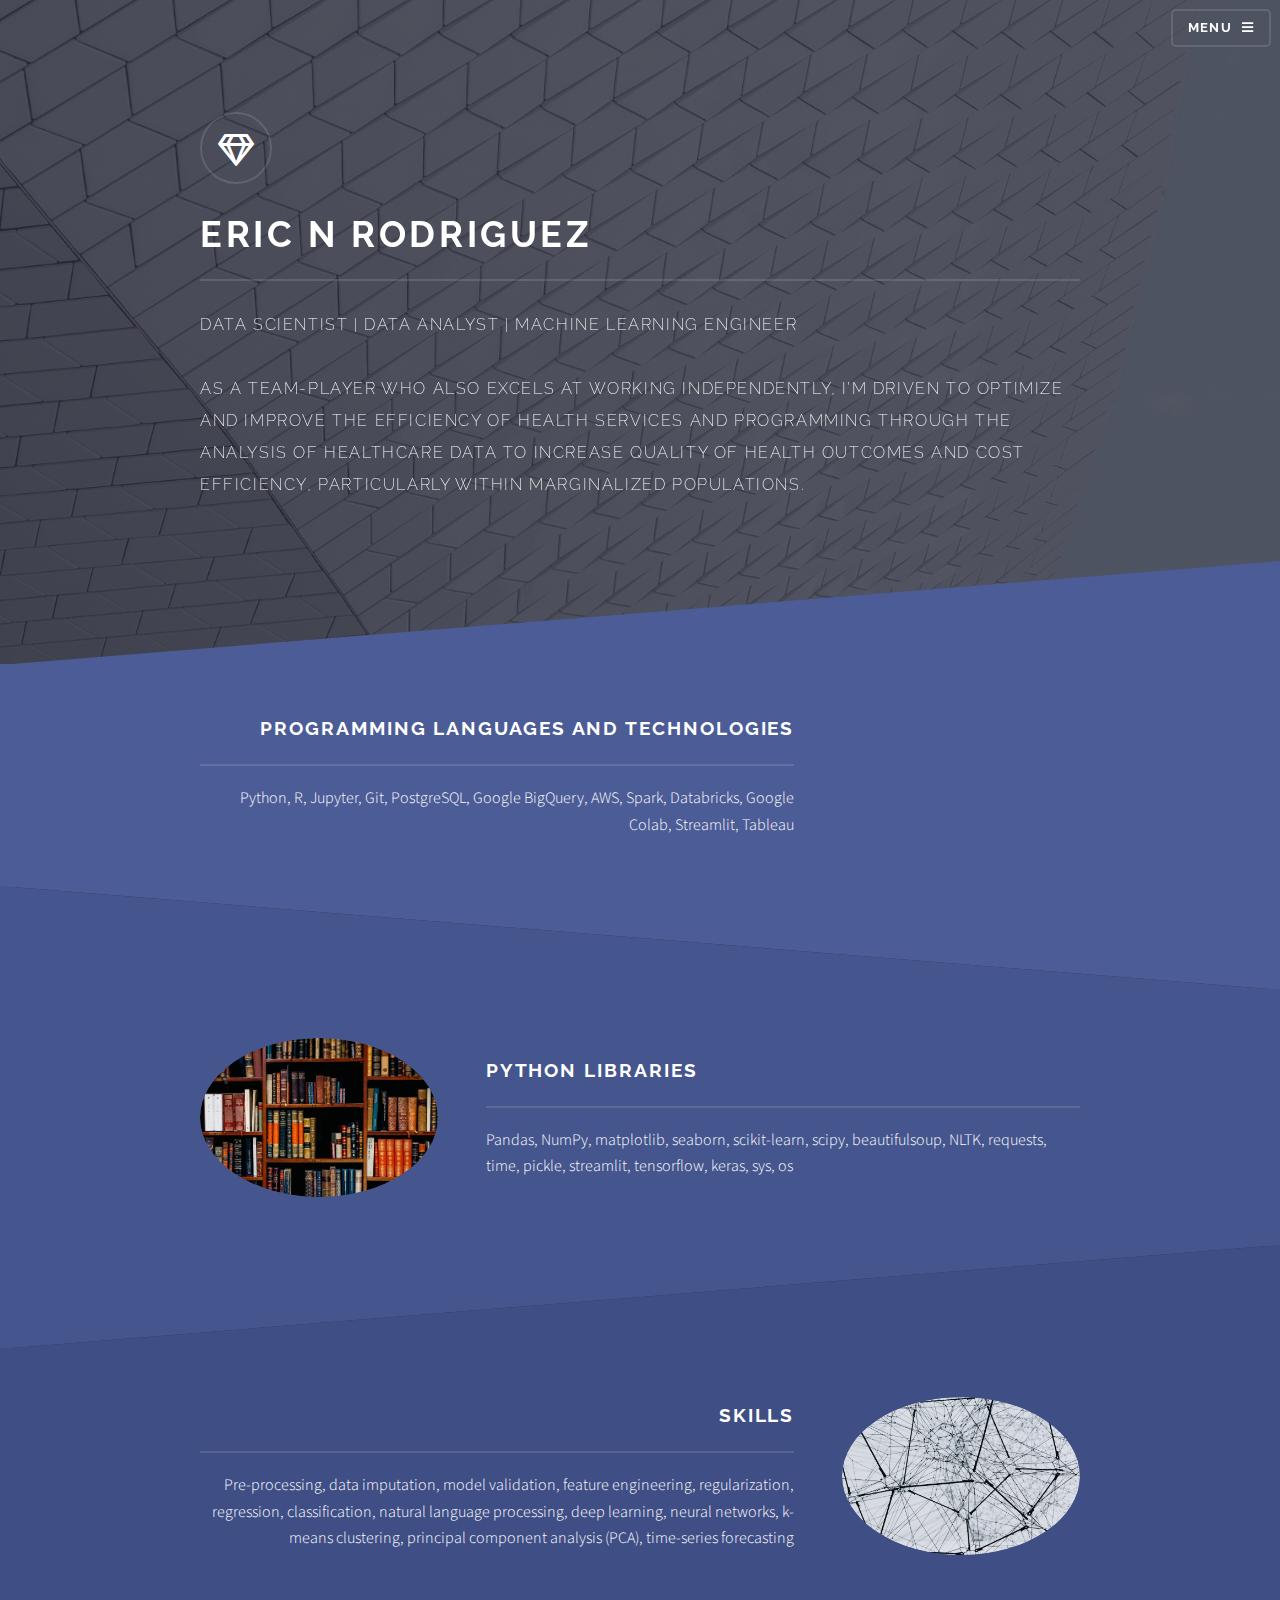
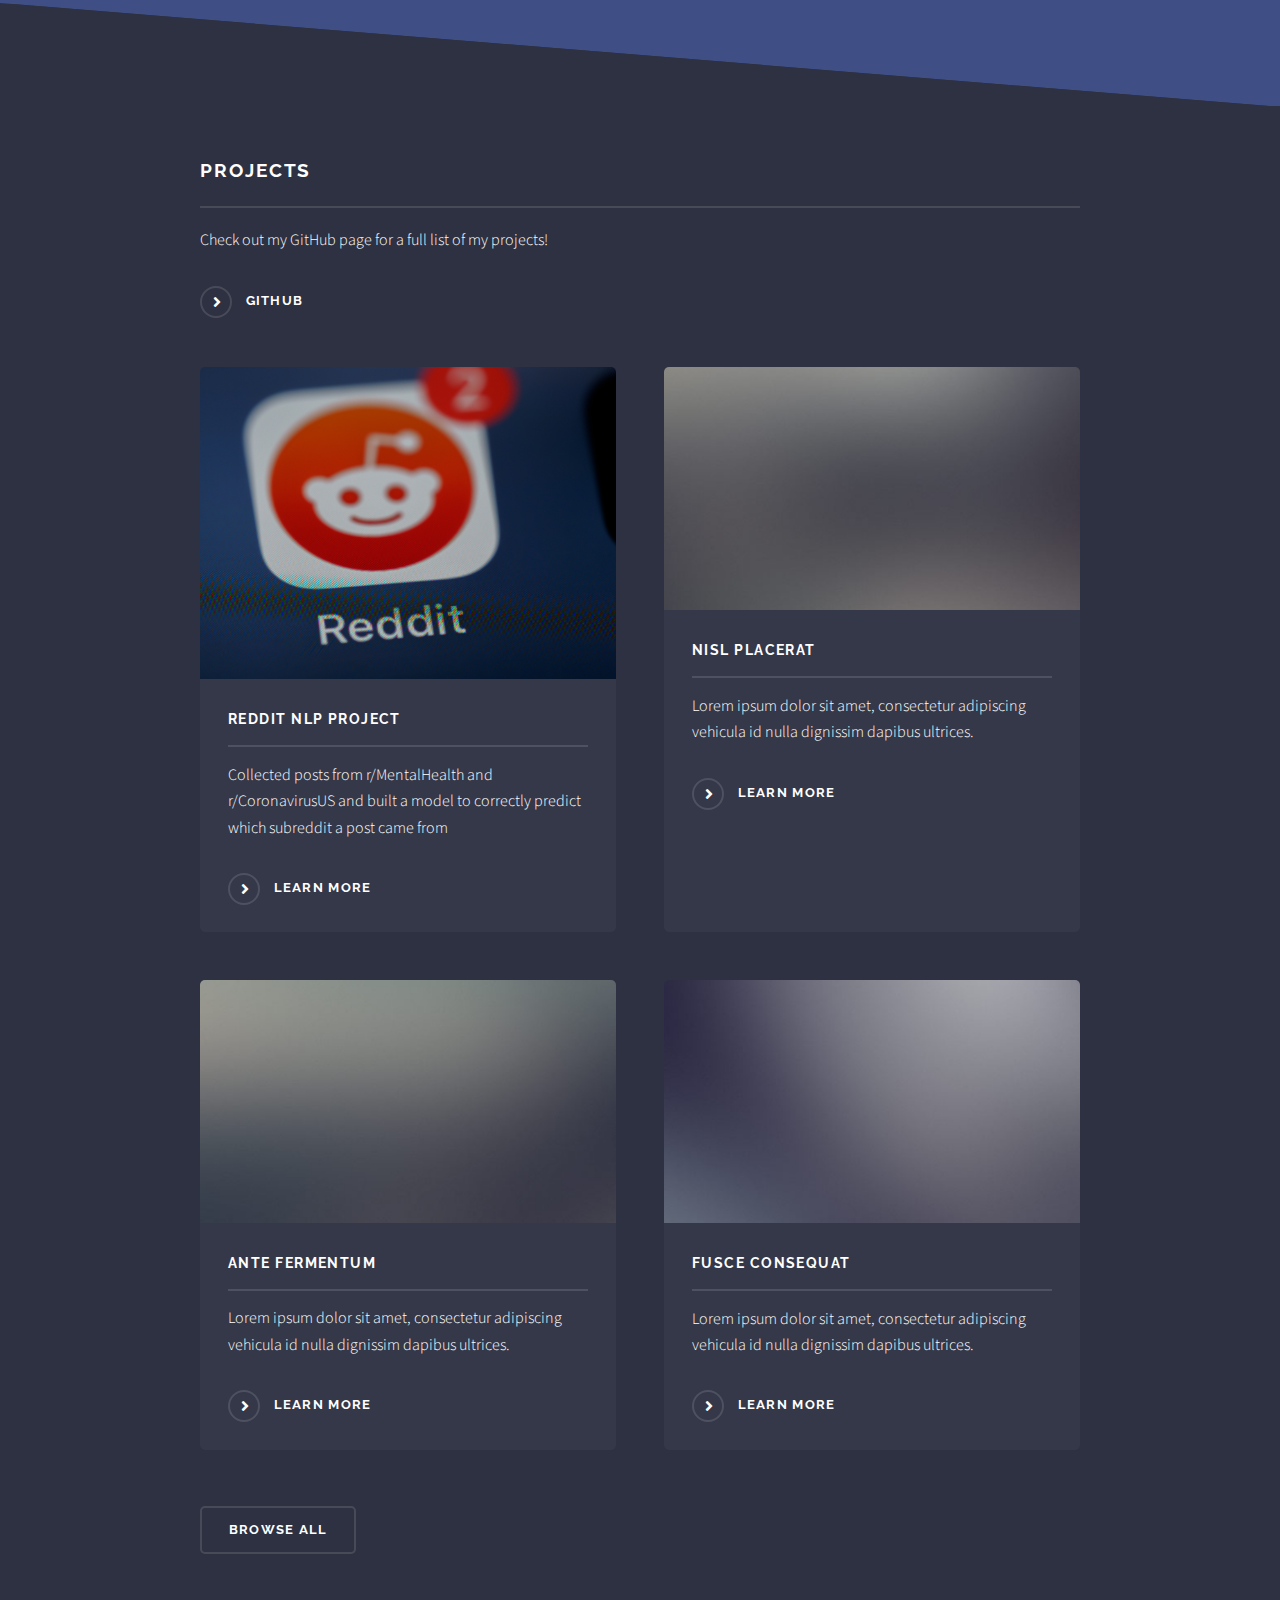
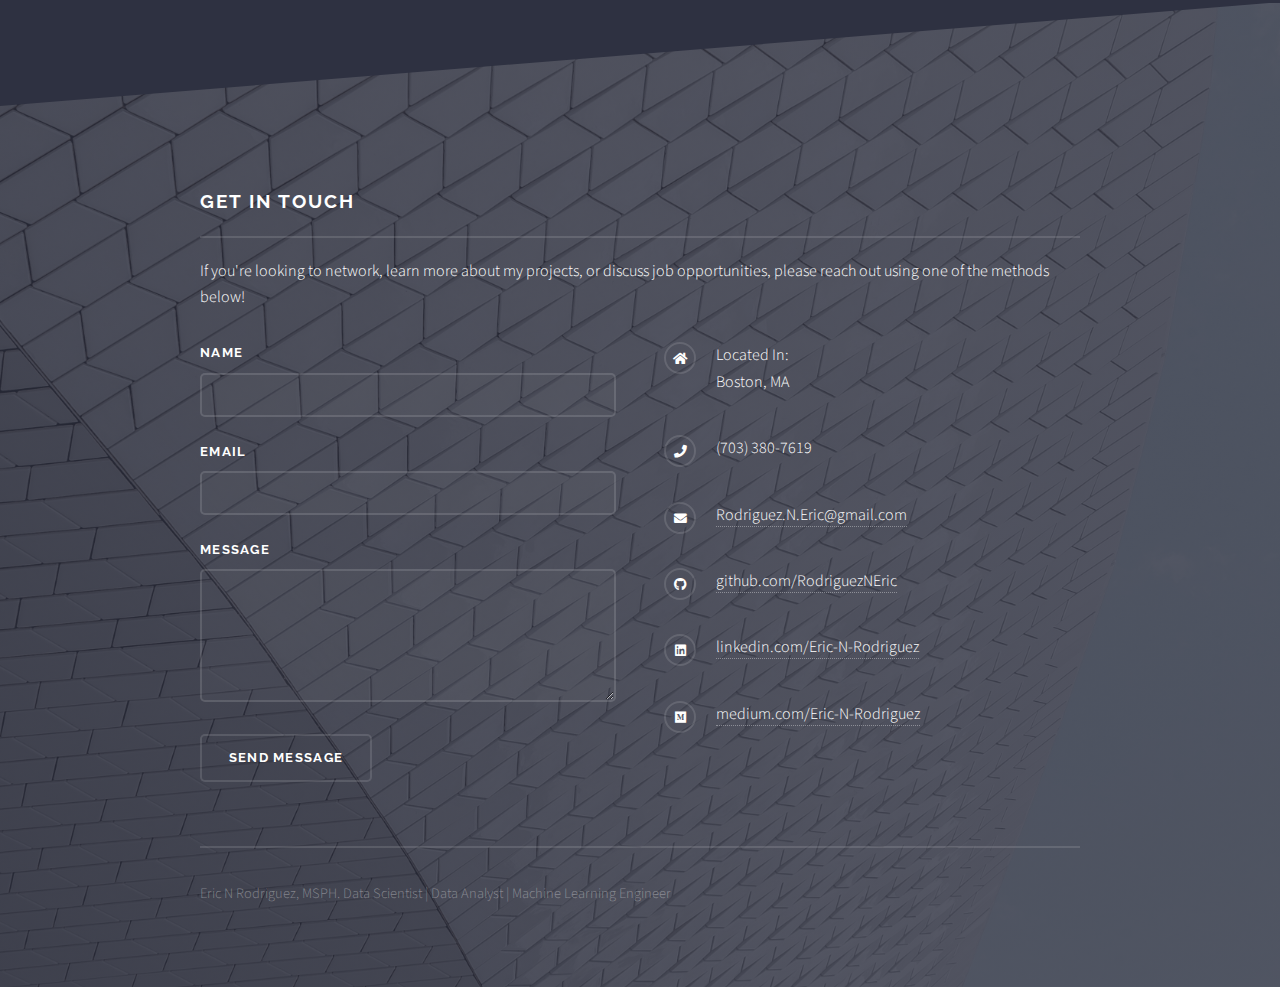
==== commit 0b3993be: "Second Update" ====
--- a/index.html
+++ b/index.html
@@ -42,9 +42,9 @@
 					<section id="banner">
 						<div class="inner">
 							<div class="logo"><span class="icon fa-gem"></span></div>
-							<h2>Eric N Rodriguez</h2>
-							<p>Data Scientist | Data Analyst | Machine Learning Engineer</p>
-							<p>As a team-player who also excels at working independently, I’m driven to optimize and improve the efficiency of health services and programming through the analysis of healthcare data to increase quality of health outcomes and cost efficiency, particularly within marginalized populations.</p>
+							<h2 class="title">Eric N Rodriguez</h2>
+							<p class="title">Data Scientist | Data Analyst | Machine Learning Engineer</p>
+							<p class="title">As a team-player who also excels at working independently, I’m driven to optimize and improve the efficiency of health services and programming through the analysis of healthcare data to increase quality of health outcomes and cost efficiency, particularly within marginalized populations.</p>
 						</div>
 					</section>
 
@@ -57,7 +57,7 @@
 									<a href="#" class="image"><img src="images/languages.jpg" alt="" /></a>
 									<div class="content">
 										<h2 class="major">Programming Languages and Technologies</h2>
-										<p>Python, Jupyter, Git, PostgreSQL, Google BigQuery, AWS, Spark, Databricks, Google Colab, Streamlit, Tableau</p>
+										<p>Python, R, Jupyter, Git, PostgreSQL, Google BigQuery, AWS, Spark, Databricks, Google Colab, Streamlit, Tableau</p>
 									</div>
 								</div>
 							</section>
@@ -65,7 +65,7 @@
 						<!-- Two -->
 							<section id="two" class="wrapper alt spotlight style2">
 								<div class="inner">
-									<a href="#" class="image"><img src="images/Libraries.jpg" alt="" /></a>
+									<a href="#" class="image"><img src="images/libraries.jpg" alt="" /></a>
 									<div class="content">
 										<h2 class="major">Python Libraries</h2>
 										<p>Pandas, NumPy, matplotlib, seaborn, scikit-learn, scipy, beautifulsoup, NLTK, requests, time, pickle, streamlit, tensorflow, keras, sys, os</p>
@@ -76,7 +76,7 @@
 						<!-- Three -->
 							<section id="three" class="wrapper spotlight style3">
 								<div class="inner">
-									<a href="#" class="image"><img src="images/Skills.jpg" alt="" /></a>
+									<a href="#" class="image"><img src="images/skills.jpg" alt="" /></a>
 									<div class="content">
 										<h2 class="major">Skills</h2>
 										<p>Pre-processing, data imputation, model validation, feature engineering, regularization, regression, classification, natural language processing, deep learning, neural networks, k-means clustering, principal component analysis (PCA), time-series forecasting</p>
@@ -89,7 +89,7 @@
 								<div class="inner">
 									<h2 class="major">Projects</h2>
 									<p>Check out my GitHub page for a full list of my projects!</p>
-									<a href="#" class="special">GitHub</a>
+									<a href="github.com/RodriguezNEric" class="special">GitHub</a>
 									<section class="features">
 										<article>
 											<a href="#" class="image"><img src="images/reddit.jpg" alt="" /></a>
@@ -117,7 +117,7 @@
 										</article>
 									</section>
 									<ul class="actions">
-										<li><a href="#" class="button">Browse All</a></li>
+										<li><a href="github.com/RodriguezNEric" class="button">Browse All</a></li>
 									</ul>
 								</div>
 							</section>
@@ -128,7 +128,7 @@
 					<section id="footer">
 						<div class="inner">
 							<h2 class="major">Get in touch</h2>
-							<p>Cras mattis ante fermentum, malesuada neque vitae, eleifend erat. Phasellus non pulvinar erat. Fusce tincidunt, nisl eget mattis egestas, purus ipsum consequat orci, sit amet lobortis lorem lacus in tellus. Sed ac elementum arcu. Quisque placerat auctor laoreet.</p>
+							<p>If you're looking to network, learn more about my projects, or discuss job opportunities, please reach out using one of the methods below!</p>
 							<form method="post" action="#">
 								<div class="fields">
 									<div class="field">
@@ -154,12 +154,13 @@
 									Boston, MA<br />
 								</li>
 								<li class="icon solid fa-phone">(703) 380-7619</li>
-								<li class="icon solid fa-envelope"><a href="#">Rodriguez.N.Eric@gmail.com</a></li>
-								<li class="icon brands fa-github"><a href="#">github.com/Eric-N-Rodriguez</a></li>
-								<li class="icon brands fa-medium"><a href="#">medium.com/Eric-N-Rodriguez</a></li>
+								<li class="icon solid fa-envelope"><a href="Rodriguez.N.Eric@gmail.com">Rodriguez.N.Eric@gmail.com</a></li>
+								<li class="icon brands fa-github"><a href="github.com/RodriguezNEric">github.com/RodriguezNEric</a></li>
+								<li class="icon brands fa-linkedin"><a href="linkedin.com/Eric-N-Rodriguez">linkedin.com/Eric-N-Rodriguez</a></li>
+								<li class="icon brands fa-medium"><a href="medium.com/Eric-N-Rodriguez">medium.com/Eric-N-Rodriguez</a></li>
 							</ul>
 							<ul class="copyright">
-								<li>Eric Rodriguez, MSPH. Data Scientist | Data Analyst | Machine Learning Engineer</li>
+								<li>Eric N Rodriguez, MSPH. Data Scientist | Data Analyst | Machine Learning Engineer</li>
 							</ul>
 						</div>
 					</section>
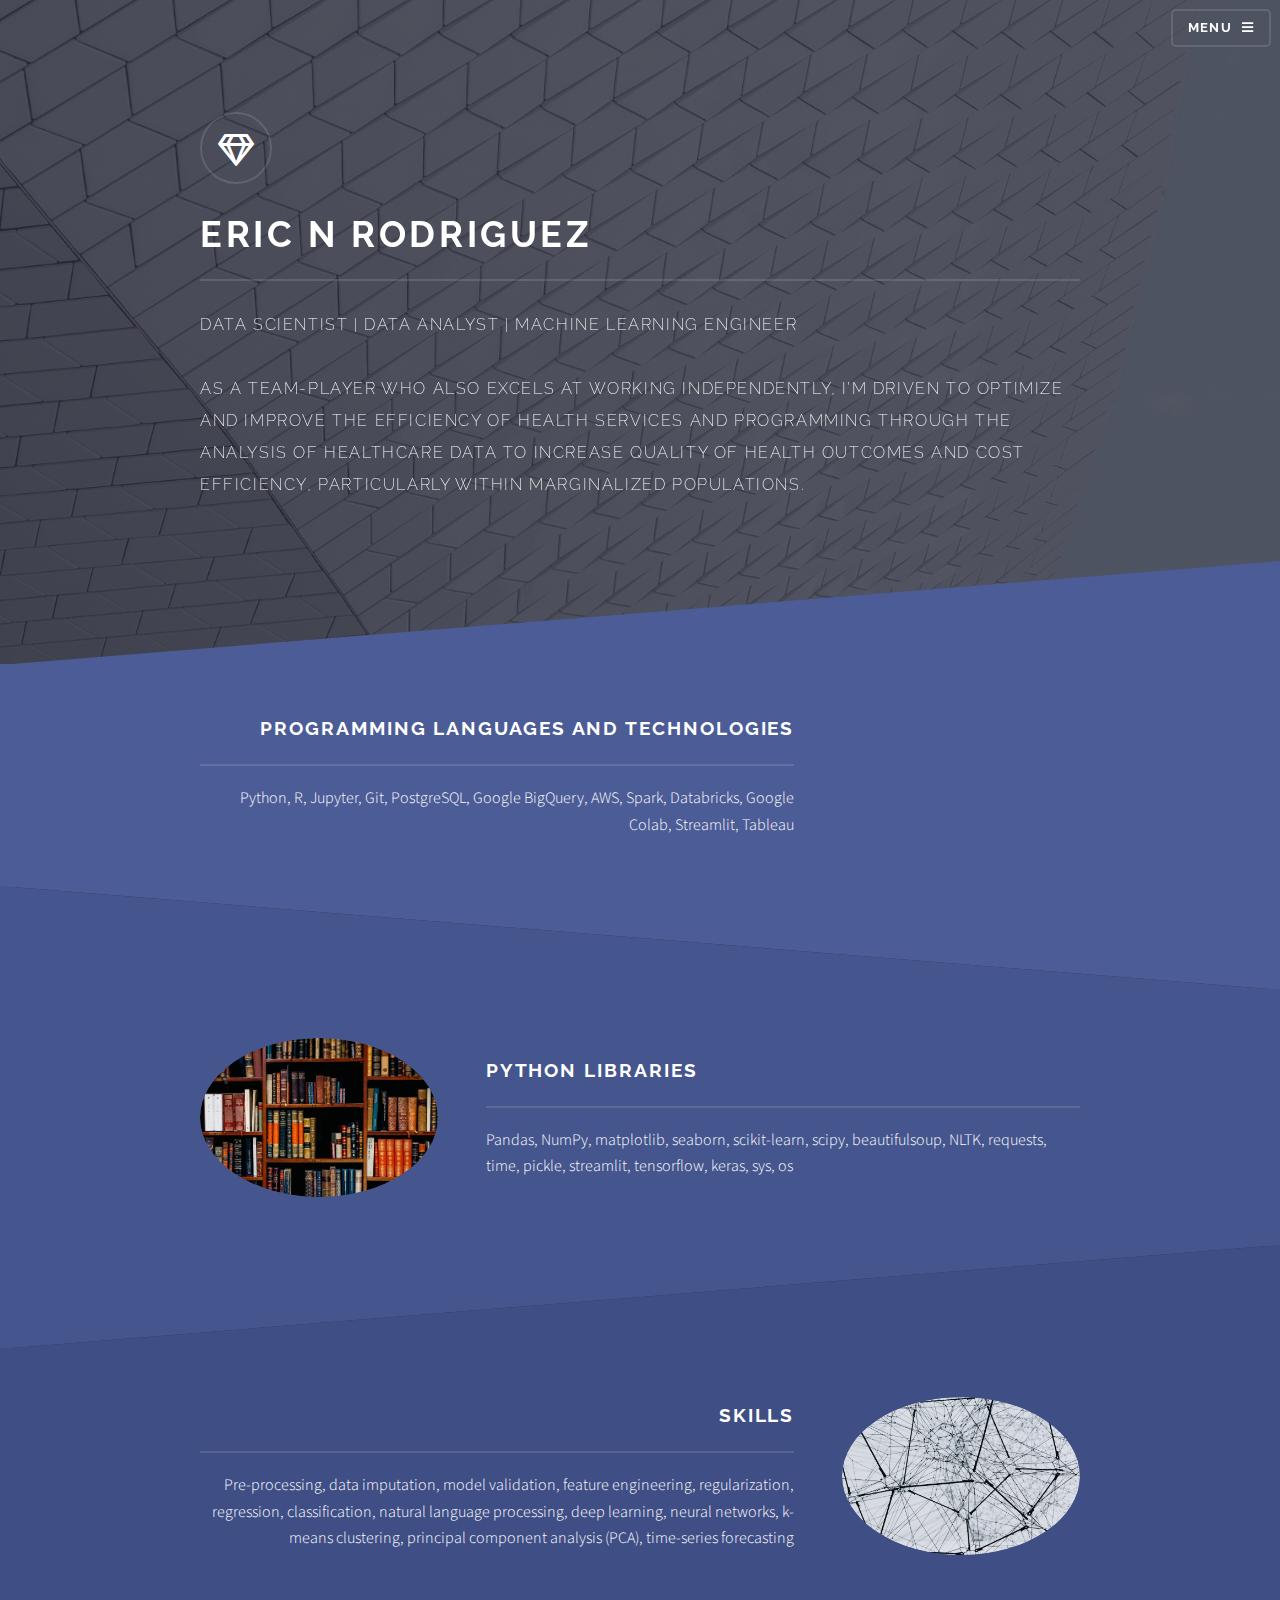
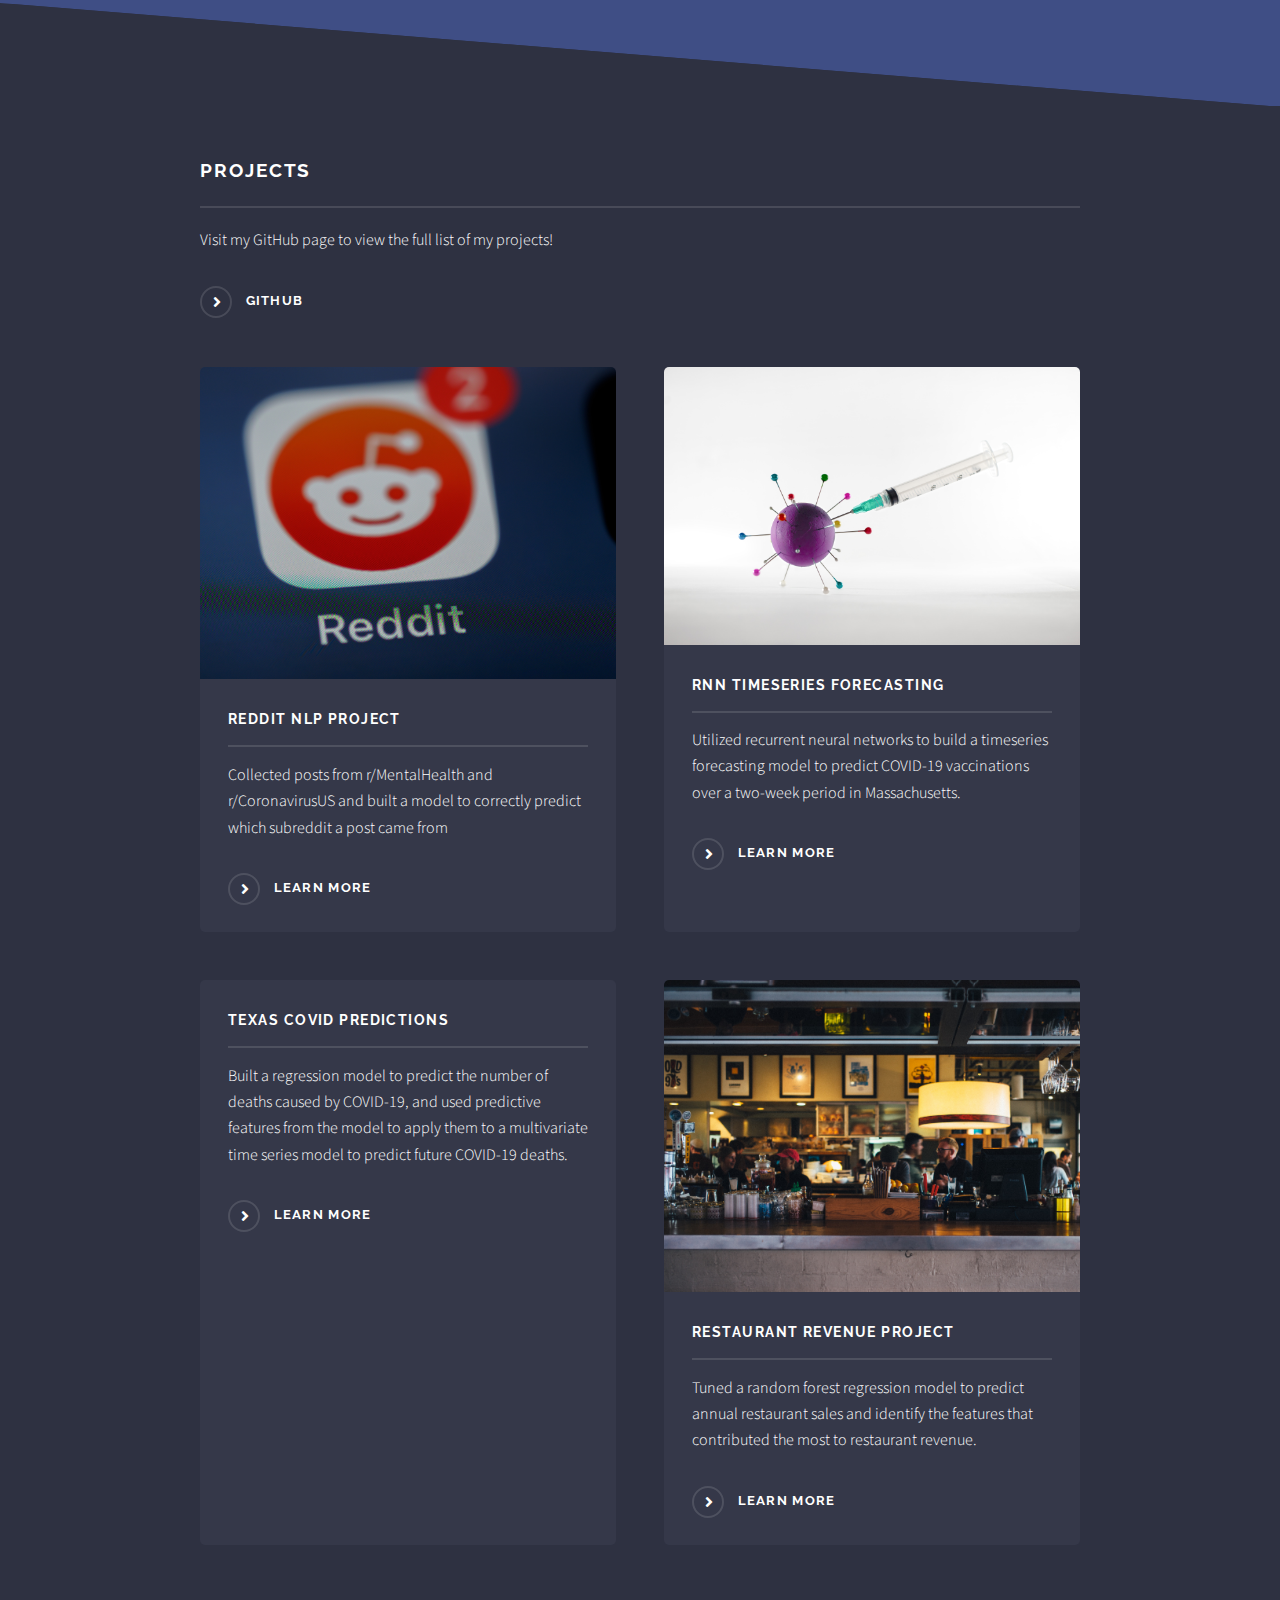
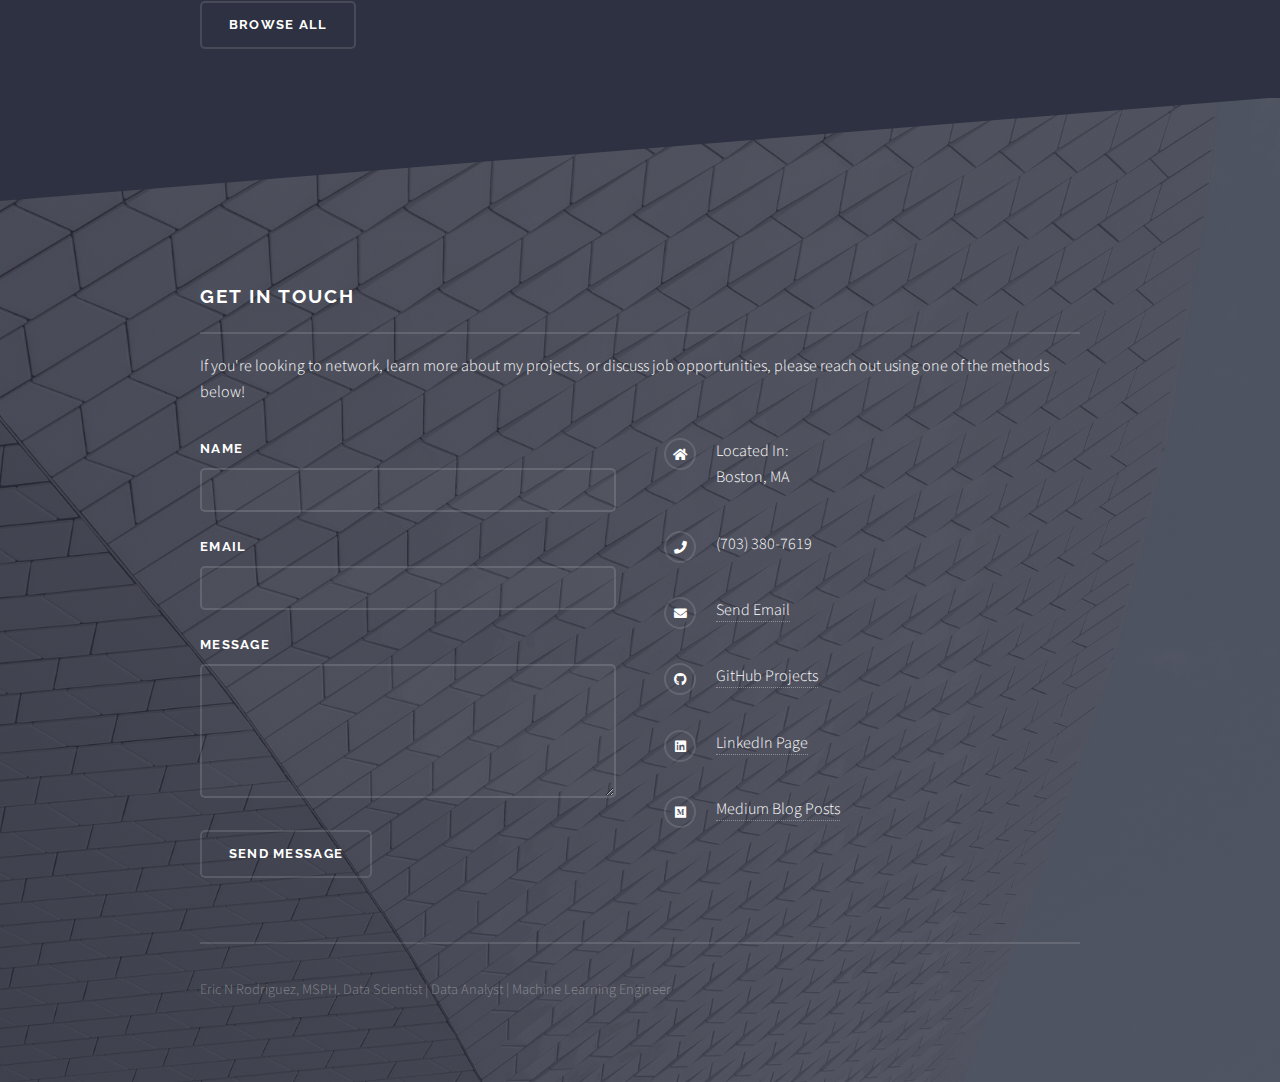
==== commit 4c1f6d8c: "updated menu" ====
--- a/index.html
+++ b/index.html
@@ -31,8 +31,8 @@
 							<h2>Menu</h2>
 							<ul class="links">
 								<li><a href="index.html">Home</a></li>
-								<li><a href="generic.html">About Me</a></li>
-								<li><a href="elements.html">Resume</a></li>
+								<li><a href="aboutme.html">About Me</a></li>
+								<li><a href="resume.html">Resume</a></li>
 							</ul>
 							<a href="#" class="close">Close</a>
 						</div>
@@ -88,36 +88,36 @@
 							<section id="four" class="wrapper alt style1">
 								<div class="inner">
 									<h2 class="major">Projects</h2>
-									<p>Check out my GitHub page for a full list of my projects!</p>
-									<a href="github.com/RodriguezNEric" class="special">GitHub</a>
+									<p>Visit my GitHub page to view the full list of my projects!</p>
+									<a href="https://www.github.com/RodriguezNEric" class="special">GitHub</a>
 									<section class="features">
 										<article>
-											<a href="#" class="image"><img src="images/reddit.jpg" alt="" /></a>
+											<a href="https://github.com/RodriguezNEric/reddit-nlp#Streamlit-Application" class="image"><img src="images/reddit.jpg" alt="" /></a>
 											<h3 class="major">Reddit NLP Project</h3>
 											<p>Collected posts from r/MentalHealth and r/CoronavirusUS and built a model to correctly predict which subreddit a post came from</p>
-											<a href="#" class="special">Learn more</a>
+											<a href="https://github.com/RodriguezNEric/reddit-nlp#Streamlit-Application" class="special">Learn more</a>
 										</article>
 										<article>
-											<a href="#" class="image"><img src="images/pic05.jpg" alt="" /></a>
-											<h3 class="major">Nisl placerat</h3>
-											<p>Lorem ipsum dolor sit amet, consectetur adipiscing vehicula id nulla dignissim dapibus ultrices.</p>
-											<a href="#" class="special">Learn more</a>
+											<a href="https://github.com/RodriguezNEric/vaccination-timeseries-forecasting" class="image"><img src="images/vaccine.jpg" alt="" /></a>
+											<h3 class="major">RNN Timeseries Forecasting</h3>
+											<p>Utilized recurrent neural networks to build a timeseries forecasting model to predict COVID-19 vaccinations over a two-week period in Massachusetts.</p>
+											<a href="https://github.com/RodriguezNEric/vaccination-timeseries-forecasting" class="special">Learn more</a>
 										</article>
 										<article>
-											<a href="#" class="image"><img src="images/pic06.jpg" alt="" /></a>
-											<h3 class="major">Ante fermentum</h3>
-											<p>Lorem ipsum dolor sit amet, consectetur adipiscing vehicula id nulla dignissim dapibus ultrices.</p>
-											<a href="#" class="special">Learn more</a>
+											<a href="https://github.com/RodriguezNEric/covid-death-predictions" class="image"><img src="images/coronavirus.jpg" alt="" /></a>
+											<h3 class="major">Texas COVID Predictions</h3>
+											<p>Built a regression model to predict the number of deaths caused by COVID-19, and used predictive features from the model to apply them to a multivariate time series model to predict future COVID-19 deaths.</p>
+											<a href="https://github.com/RodriguezNEric/covid-death-predictions" class="special">Learn more</a>
 										</article>
 										<article>
-											<a href="#" class="image"><img src="images/pic07.jpg" alt="" /></a>
-											<h3 class="major">Fusce consequat</h3>
-											<p>Lorem ipsum dolor sit amet, consectetur adipiscing vehicula id nulla dignissim dapibus ultrices.</p>
-											<a href="#" class="special">Learn more</a>
+											<a href="https://github.com/RodriguezNEric/restaurant-revenue" class="image"><img src="images/restaurant.jpg" alt="" /></a>
+											<h3 class="major">Restaurant Revenue Project</h3>
+											<p>Tuned a random forest regression model to predict annual restaurant sales and identify the features that contributed the most to restaurant revenue.</p>
+											<a href="https://github.com/RodriguezNEric/restaurant-revenue" class="special">Learn more</a>
 										</article>
 									</section>
 									<ul class="actions">
-										<li><a href="github.com/RodriguezNEric" class="button">Browse All</a></li>
+										<li><a href="https://www.github.com/RodriguezNEric" class="button">Browse All</a></li>
 									</ul>
 								</div>
 							</section>
@@ -154,10 +154,10 @@
 									Boston, MA<br />
 								</li>
 								<li class="icon solid fa-phone">(703) 380-7619</li>
-								<li class="icon solid fa-envelope"><a href="Rodriguez.N.Eric@gmail.com">Rodriguez.N.Eric@gmail.com</a></li>
-								<li class="icon brands fa-github"><a href="github.com/RodriguezNEric">github.com/RodriguezNEric</a></li>
-								<li class="icon brands fa-linkedin"><a href="linkedin.com/Eric-N-Rodriguez">linkedin.com/Eric-N-Rodriguez</a></li>
-								<li class="icon brands fa-medium"><a href="medium.com/Eric-N-Rodriguez">medium.com/Eric-N-Rodriguez</a></li>
+								<li class="icon solid fa-envelope"><a href="mailto:rodriguez.n.eric@gmail.com">Send Email</a></li>
+								<li class="icon brands fa-github"><a href="https://www.github.com/RodriguezNEric">GitHub Projects</a></li>
+								<li class="icon brands fa-linkedin"><a href="https://www.linkedin.com/in/eric-n-rodriguez">LinkedIn Page</a></li>
+								<li class="icon brands fa-medium"><a href="https://wwww.medium.com/@Eric-N-Rodriguez">Medium Blog Posts</a></li>
 							</ul>
 							<ul class="copyright">
 								<li>Eric N Rodriguez, MSPH. Data Scientist | Data Analyst | Machine Learning Engineer</li>
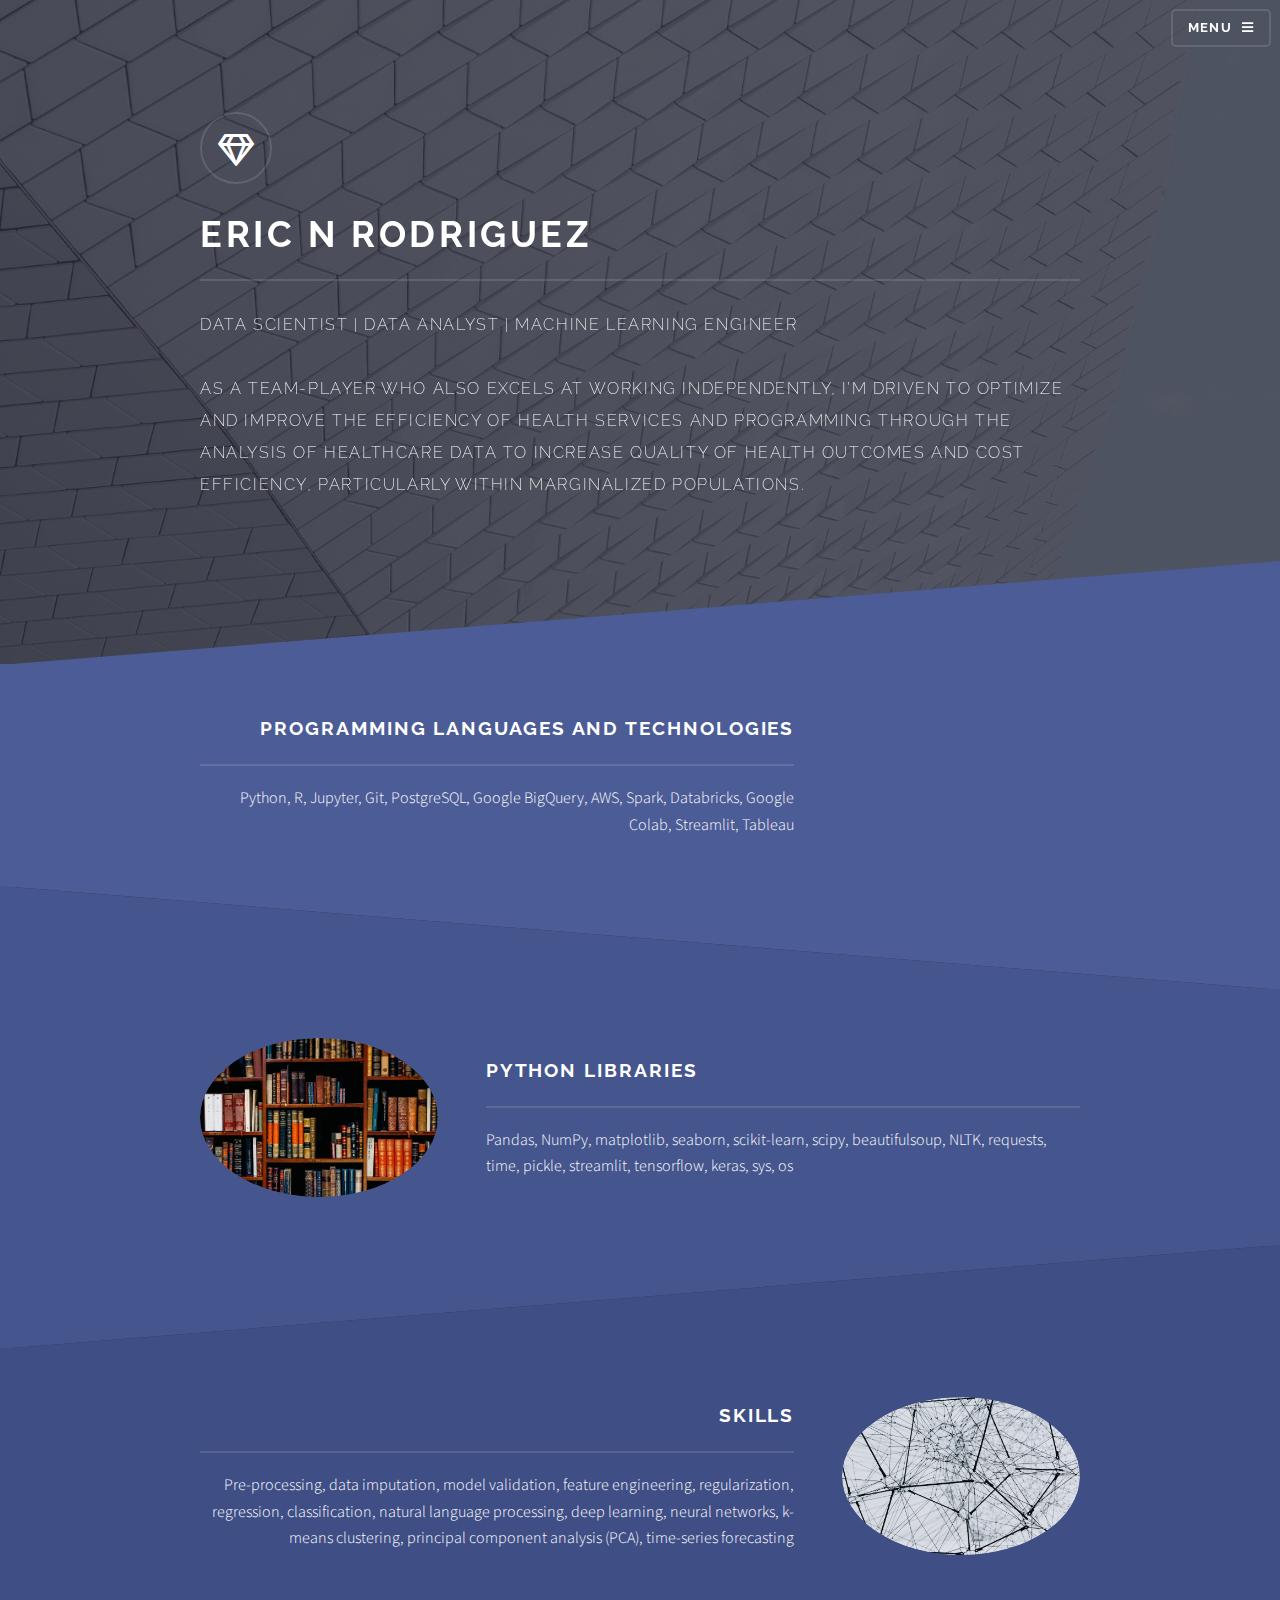
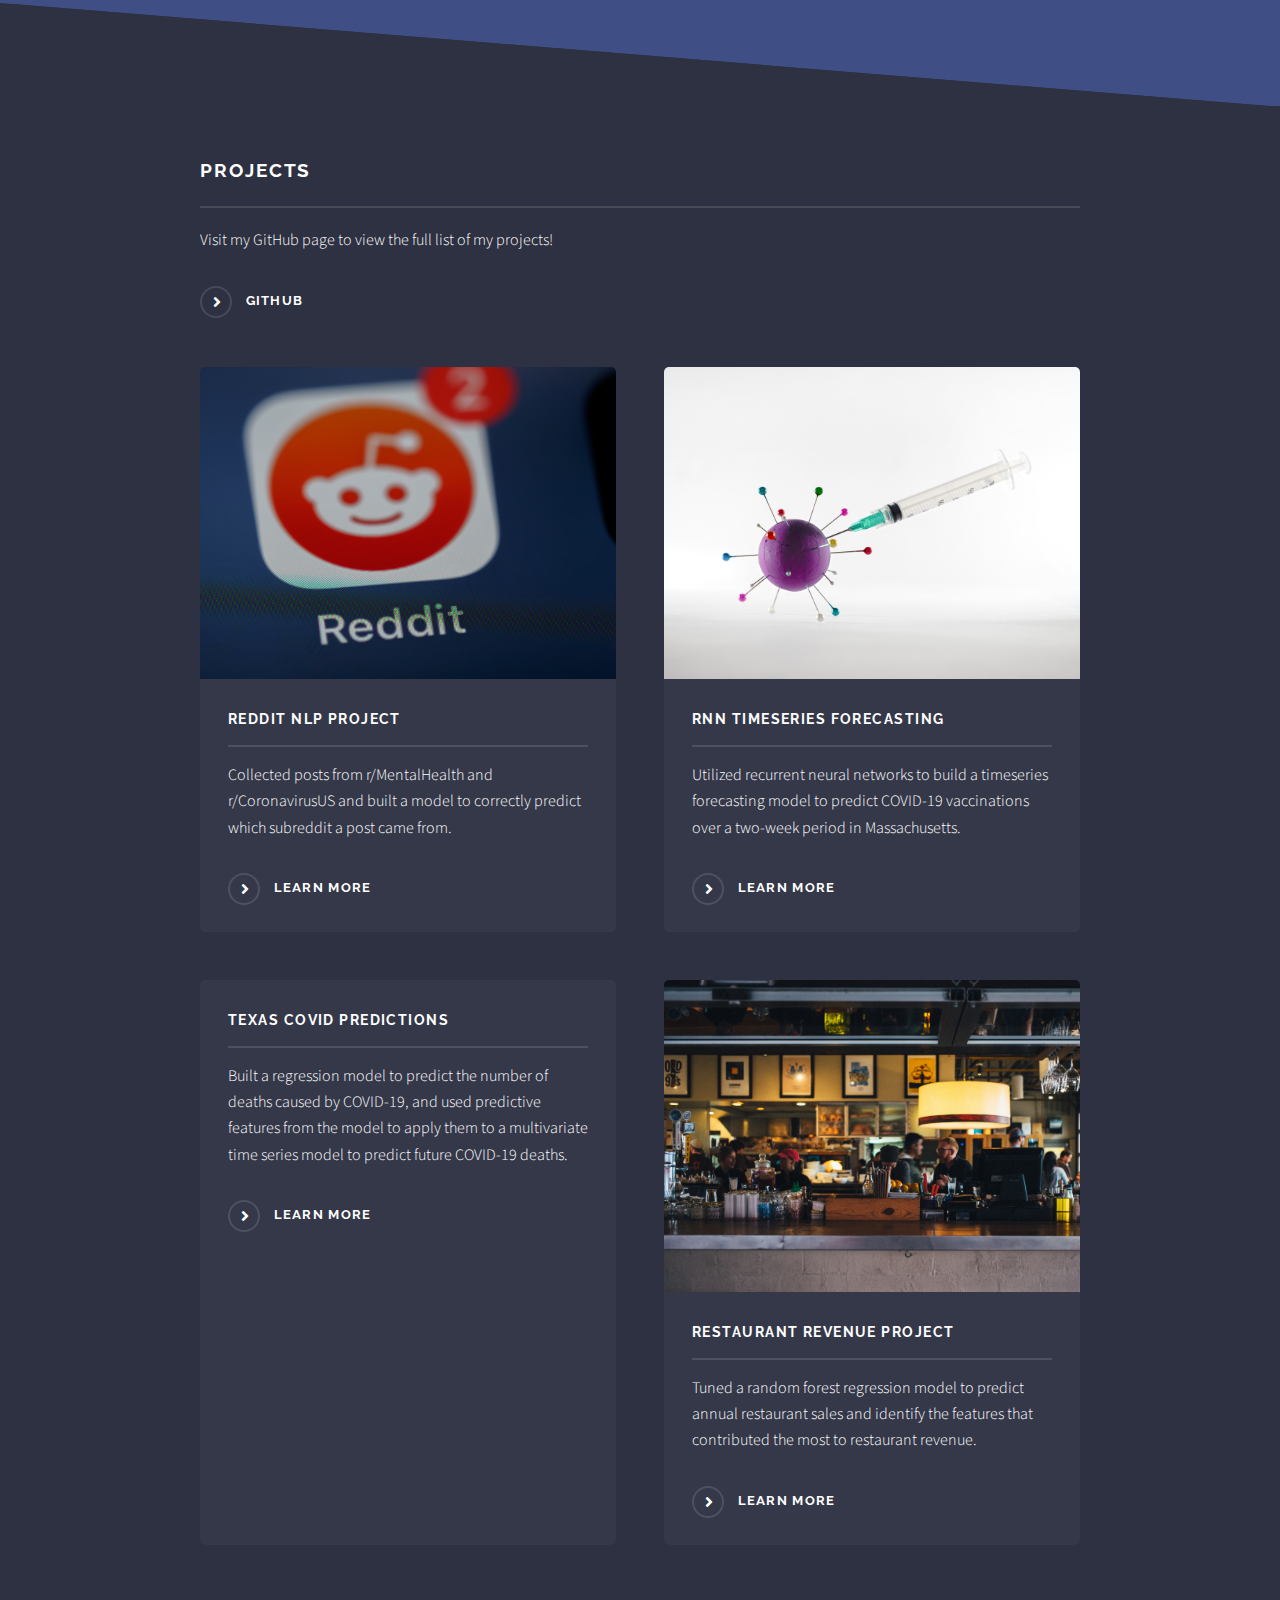
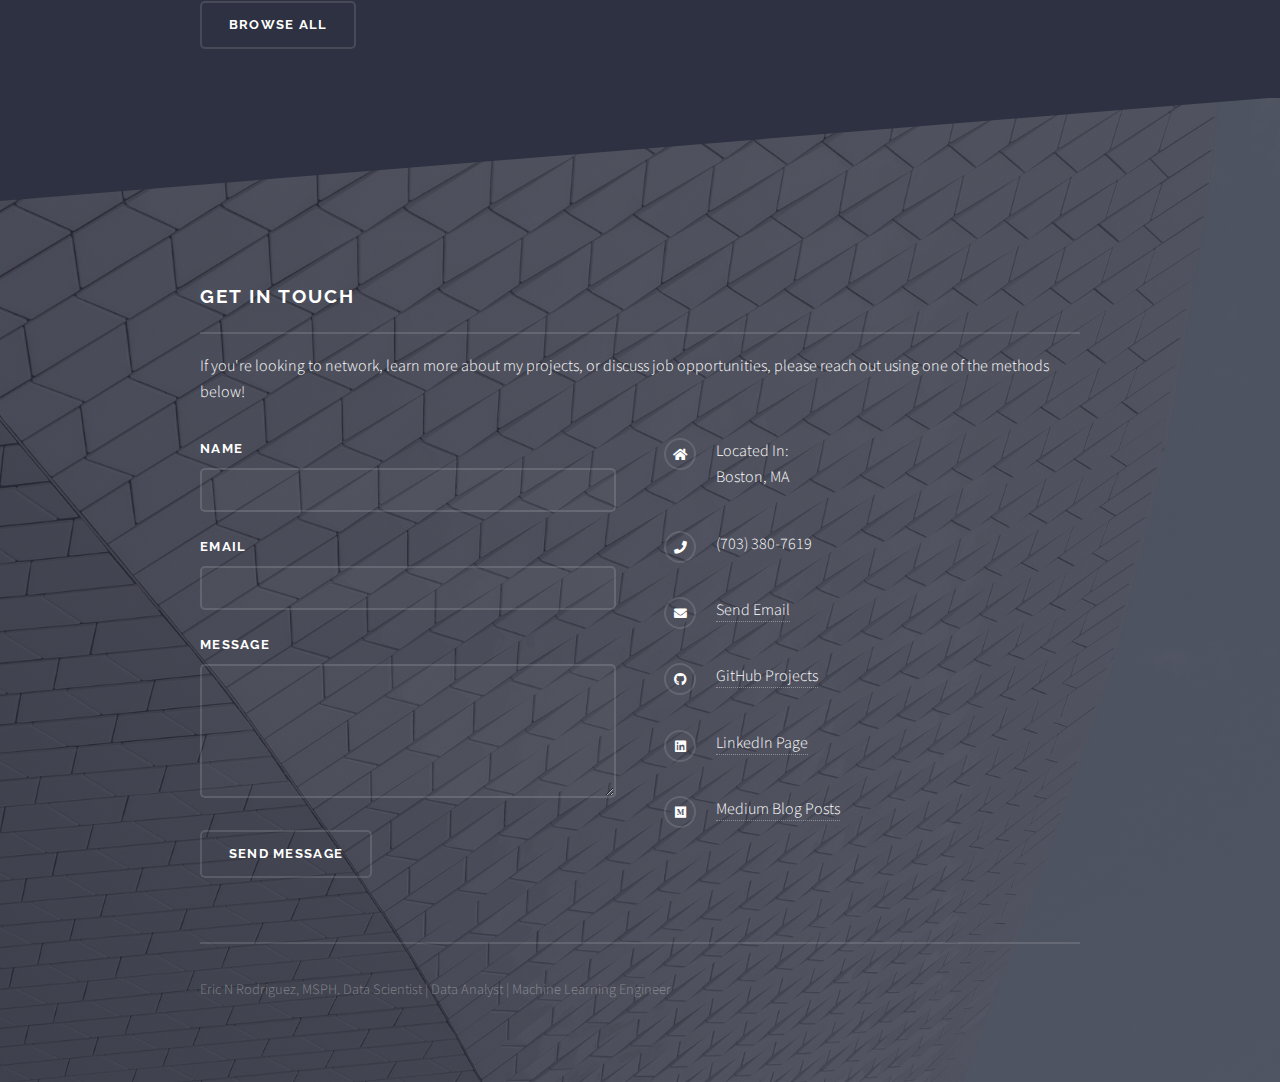
==== commit a26244fd: "updated index footer" ====
--- a/index.html
+++ b/index.html
@@ -94,7 +94,7 @@
 										<article>
 											<a href="https://github.com/RodriguezNEric/reddit-nlp#Streamlit-Application" class="image"><img src="images/reddit.jpg" alt="" /></a>
 											<h3 class="major">Reddit NLP Project</h3>
-											<p>Collected posts from r/MentalHealth and r/CoronavirusUS and built a model to correctly predict which subreddit a post came from</p>
+											<p>Collected posts from r/MentalHealth and r/CoronavirusUS and built a model to correctly predict which subreddit a post came from.</p>
 											<a href="https://github.com/RodriguezNEric/reddit-nlp#Streamlit-Application" class="special">Learn more</a>
 										</article>
 										<article>
@@ -129,19 +129,19 @@
 						<div class="inner">
 							<h2 class="major">Get in touch</h2>
 							<p>If you're looking to network, learn more about my projects, or discuss job opportunities, please reach out using one of the methods below!</p>
-							<form method="post" action="#">
+							<form method="post" action="contact.php">
 								<div class="fields">
 									<div class="field">
-										<label for="name">Name</label>
-										<input type="text" name="name" id="name" />
+										<label for="Name">Name</label>
+										<input type="text" name="Name" id="Name" />
 									</div>
 									<div class="field">
-										<label for="email">Email</label>
-										<input type="email" name="email" id="email" />
+										<label for="Email">Email</label>
+										<input type="email" name="Email" id="Email" />
 									</div>
 									<div class="field">
-										<label for="message">Message</label>
-										<textarea name="message" id="message" rows="4"></textarea>
+										<label for="Message">Message</label>
+										<textarea name="Message" id="Message" rows="4"></textarea>
 									</div>
 								</div>
 								<ul class="actions">
